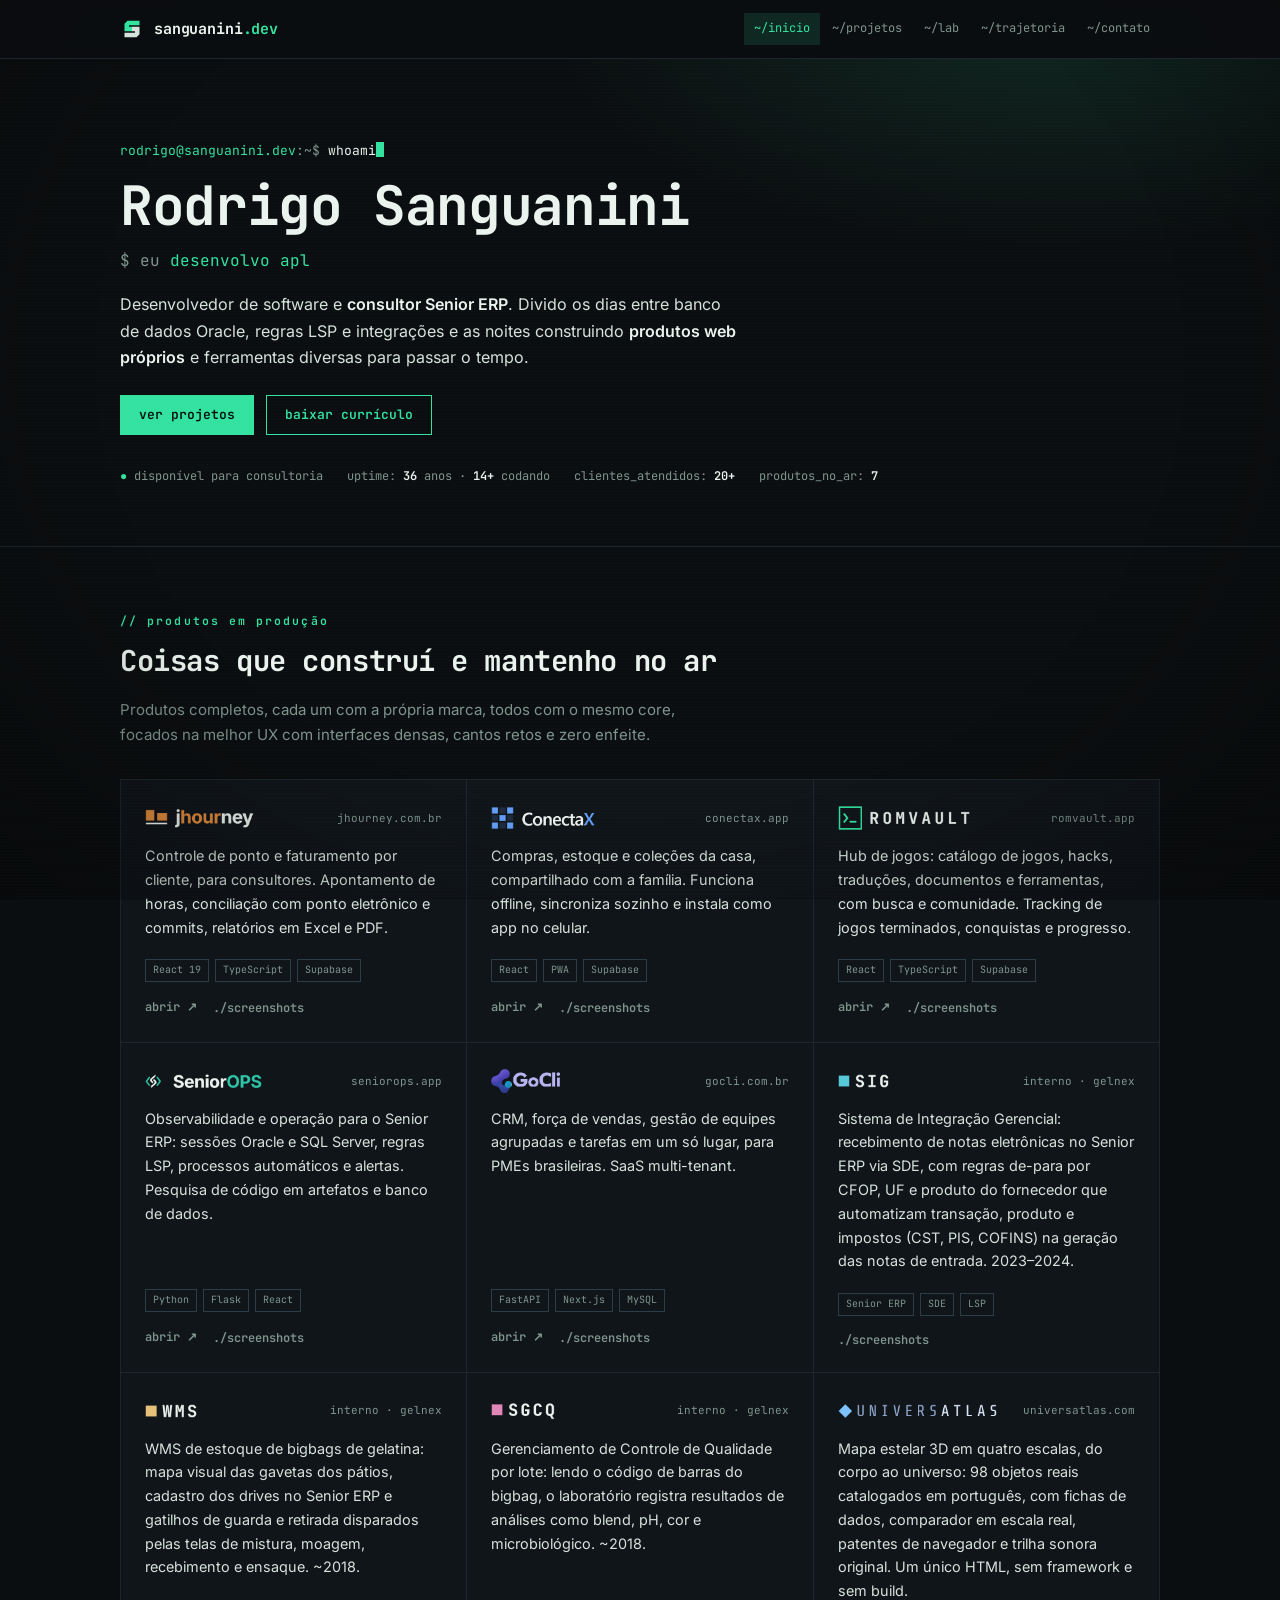
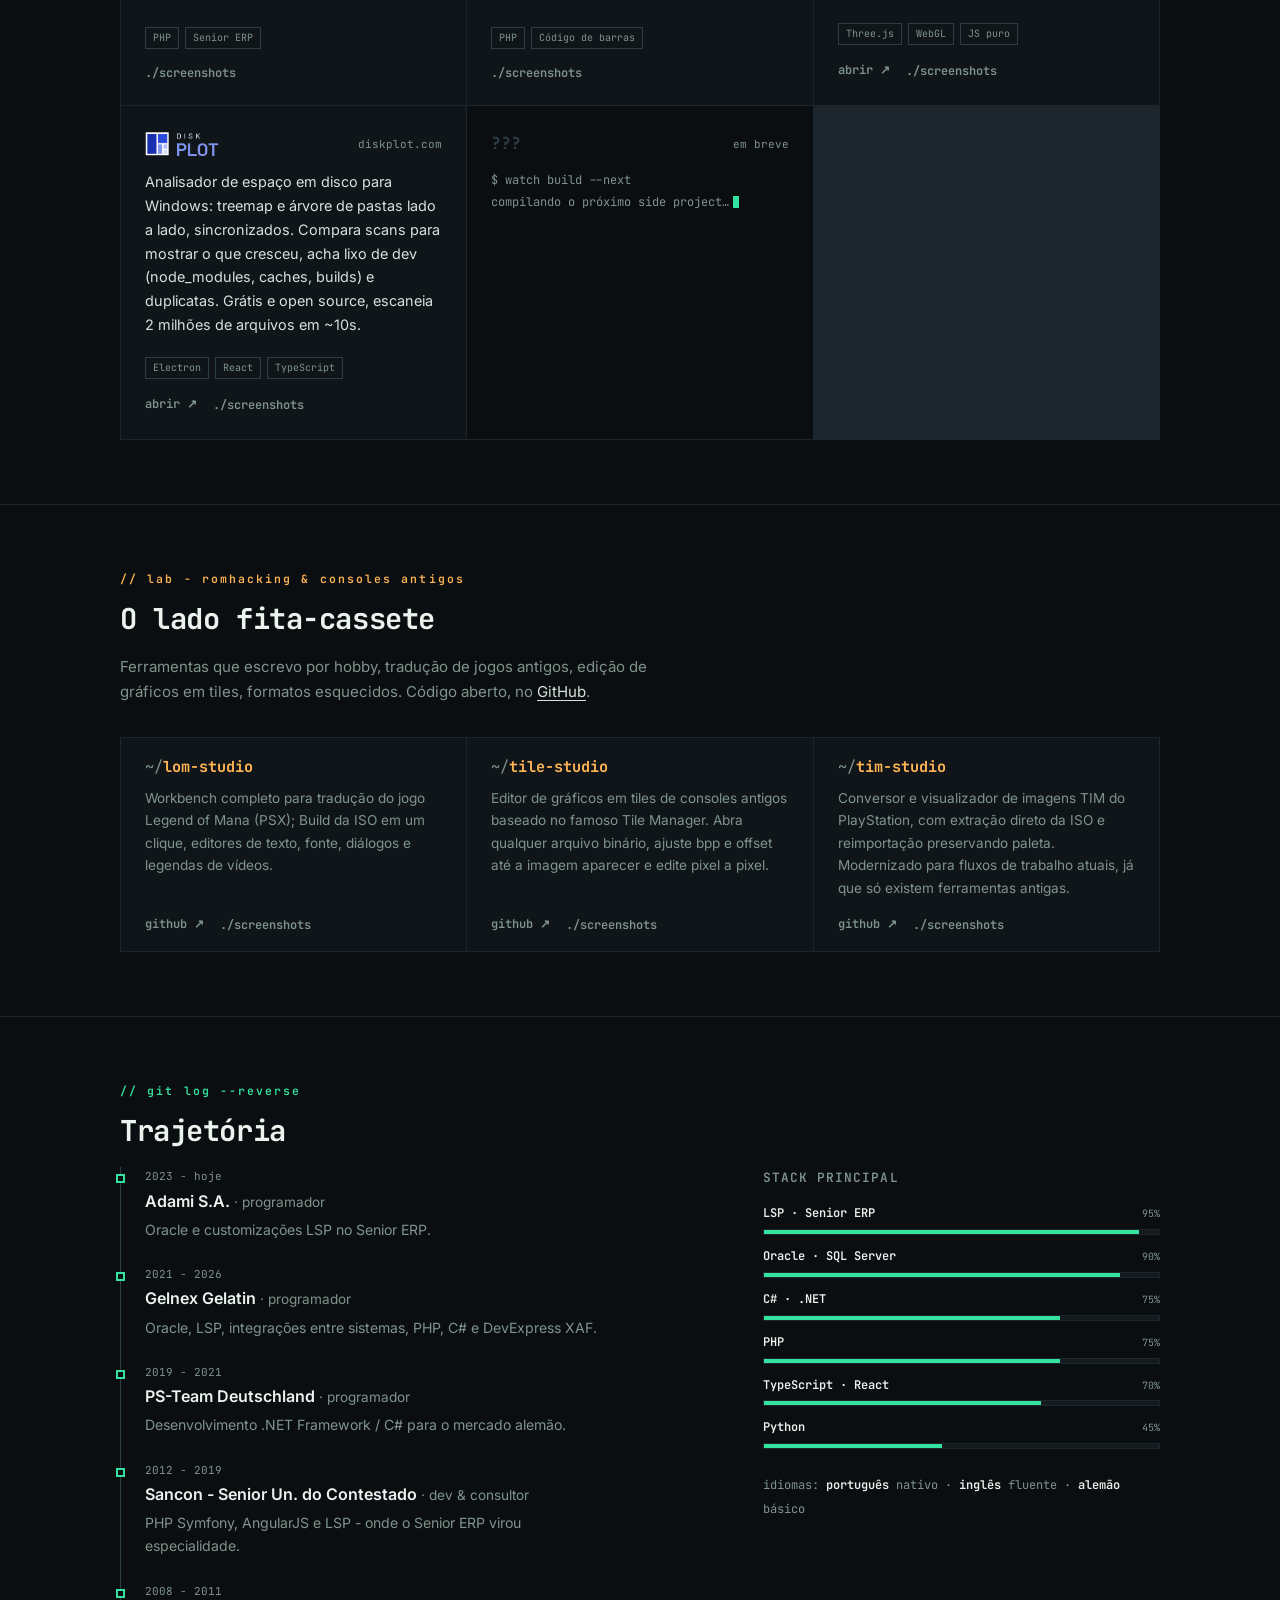
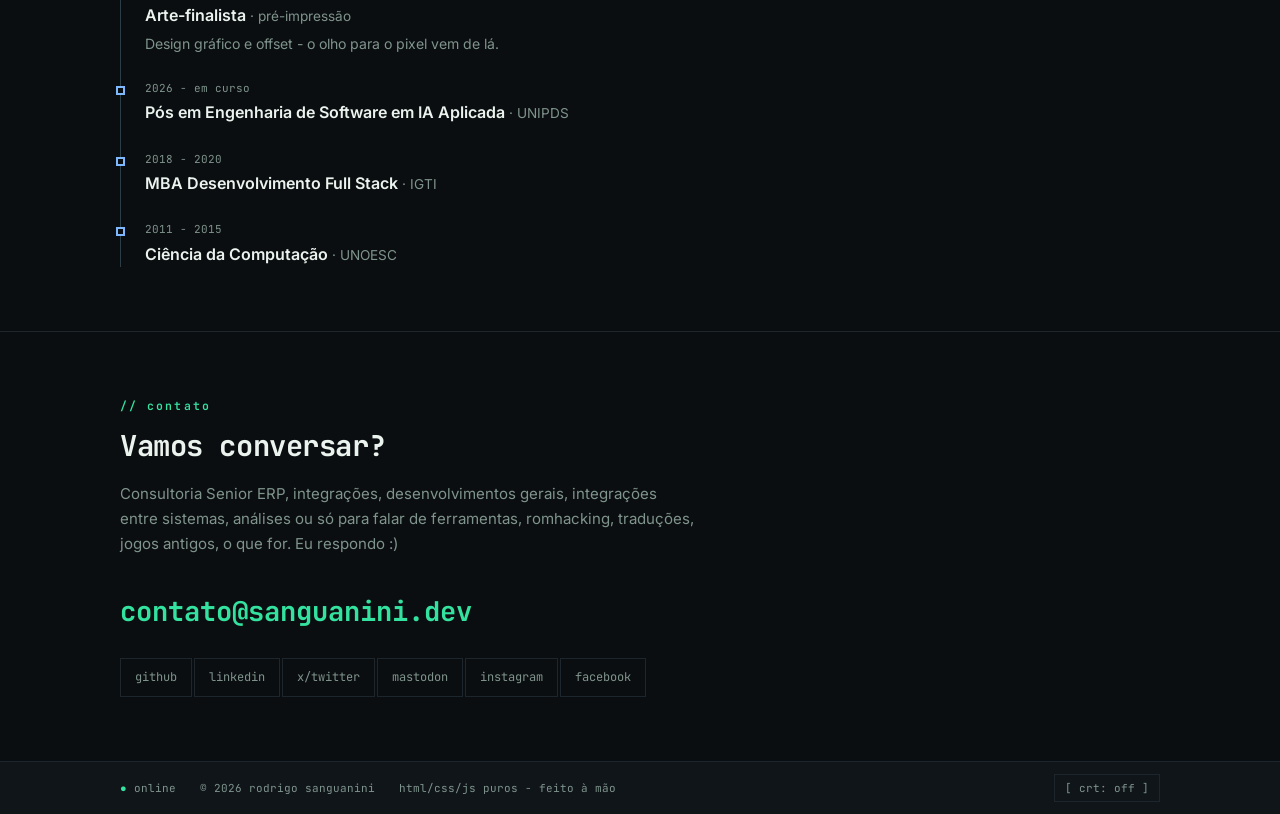
==== index.html @ 936cbc79 "Cards de projeto com as logos reais em vez de nome em texto 10 logos em img/logos/ (altura padroniza" ====
<!DOCTYPE html>
<html lang="pt-BR">
<head>
  <meta charset="UTF-8">
  <meta name="viewport" content="width=device-width, initial-scale=1">
  <title>Rodrigo Sanguanini - desenvolvedor de software &amp; consultor Senior ERP</title>
  <meta name="description" content="Desenvolvedor de software e consultor Senior ERP em Santa Catarina. Construo produtos web (Jhourney, ConectaX, RomVault, SeniorOps, GoCLI), integrações entre sistemas e ferramentas de romhacking.">
  <meta name="author" content="Rodrigo Sanguanini">
  <meta name="theme-color" content="#0b0e10">

  <link rel="icon" href="favicon.svg" type="image/svg+xml">
  <link rel="apple-touch-icon" href="img/icon-192.png">
  <link rel="manifest" href="manifest.webmanifest">
  <link rel="canonical" href="https://sanguanini.dev/">

  <meta property="og:type" content="website">
  <meta property="og:url" content="https://sanguanini.dev/">
  <meta property="og:title" content="Rodrigo Sanguanini - sanguanini.dev">
  <meta property="og:description" content="Desenvolvedor de software e consultor Senior ERP. Produtos web, integrações e ferramentas de romhacking.">
  <meta property="og:image" content="https://sanguanini.dev/img/og.png">
  <meta property="og:image:width" content="1200">
  <meta property="og:image:height" content="630">
  <meta property="og:image:type" content="image/png">
  <meta property="og:locale" content="pt_BR">
  <meta name="twitter:card" content="summary_large_image">

  <link rel="preload" href="fonts/jetbrains-mono-latin.woff2" as="font" type="font/woff2" crossorigin>
  <link rel="preload" href="fonts/inter-latin.woff2" as="font" type="font/woff2" crossorigin>
  <link rel="stylesheet" href="css/site.css">

  <script>document.documentElement.classList.add('js');</script>

  <script type="application/ld+json">
  {
    "@context": "https://schema.org",
    "@type": "Person",
    "name": "Rodrigo Sanguanini",
    "url": "https://sanguanini.dev",
    "jobTitle": "Desenvolvedor de Software / Consultor Senior ERP",
    "address": { "@type": "PostalAddress", "addressRegion": "SC", "addressCountry": "BR" },
    "sameAs": [
      "https://github.com/rodrigokiller",
      "https://www.linkedin.com/in/rodrigo-sanguanini-66116b7b/",
      "https://mastodon.social/@rodrigokiller",
      "https://www.twitter.com/rodrigokiller",
      "https://www.instagram.com/rodrigokiller/"
    ]
  }
  </script>
</head>
<body>

  <a class="skip-link" href="#inicio">pular para o conteúdo</a>

  <!-- símbolo: o "S" de duas peças, redesenhado do favicon original -->
  <svg width="0" height="0" style="position:absolute" aria-hidden="true">
    <defs>
      <polygon id="peca-a" points="10,5 26,5 26,11 12,11 12,13 16,13 16,19 6,19 6,9"/>
      <polygon id="peca-b" points="22,27 6,27 6,21 20,21 20,19 16,19 16,13 26,13 26,23"/>
    </defs>
  </svg>

  <!-- ============ boot ============ -->
  <div class="boot" id="boot" role="presentation" hidden>
    <svg width="96" height="96" viewBox="0 0 32 32" aria-hidden="true">
      <rect class="pulso" x="1" y="1" width="30" height="30" fill="none" stroke="#34e2a0" stroke-width="0.8"/>
      <use class="pa" href="#peca-a" fill="#34e2a0"/>
      <use class="pb" href="#peca-b" fill="#d6e2dc"/>
    </svg>
    <p class="boot-linha" id="boot-linha" aria-hidden="true">&nbsp;</p>
    <span class="boot-dica">clique para pular</span>
  </div>

  <!-- ============ header ============ -->
  <header class="site-header">
    <div class="wrap">
      <a class="logo" href="#inicio" aria-label="sanguanini.dev - início">
        <svg width="24" height="24" viewBox="0 0 32 32" aria-hidden="true">
          <use href="#peca-a" fill="#34e2a0"/>
          <use href="#peca-b" fill="#d6e2dc"/>
        </svg>
        <span>sanguanini<span class="dev">.dev</span></span>
      </a>
      <nav class="nav" aria-label="Navegação principal">
        <a href="#inicio" data-sec="inicio">~/inicio</a>
        <a href="#projetos" data-sec="projetos">~/projetos</a>
        <a href="#lab" data-sec="lab">~/lab</a>
        <a href="#trajetoria" data-sec="trajetoria">~/trajetoria</a>
        <a href="#contato" data-sec="contato">~/contato</a>
      </nav>
    </div>
  </header>

  <main id="inicio">

    <!-- ============ hero ============ -->
    <section class="hero" style="border-top:0">
      <div class="wrap">
        <p class="prompt"><span class="user">rodrigo@sanguanini.dev</span>:~$ <span class="cmd">whoami</span><span class="caret" aria-hidden="true"></span></p>
        <h1>Rodrigo Sanguanini</h1>
        <p class="rotativa" aria-live="off"><span class="fixo">$ eu</span> <span id="rotativa-txt">desenvolvo aplicações web e Windows.</span></p>
        <p class="bio">
          Desenvolvedor de software e <strong>consultor Senior ERP</strong>.
          Divido os dias entre banco de dados Oracle, regras LSP e integrações e as noites
          construindo <strong>produtos web próprios</strong> e ferramentas diversas para passar o tempo.
        </p>
        <div class="acoes">
          <a class="bt" href="#projetos">ver projetos</a>
          <a class="bt sec" href="files/cv.pdf" download>baixar currículo</a>
        </div>
        <p class="sysinfo">
          <span class="on">disponível para consultoria</span>
          <span class="tnum">uptime: <b id="idade">35</b> anos · <b>14+</b> codando</span>
          <span class="tnum">clientes_atendidos: <b>20+</b></span>
          <span class="tnum">produtos_no_ar: <b>7</b></span>
        </p>
      </div>
    </section>

    <!-- ============ projetos ============ -->
    <section id="projetos" class="revela">
      <div class="wrap">
        <p class="kicker">// produtos em produção</p>
        <h2>Coisas que construí e mantenho no ar</h2>
        <p class="secao-intro">
          Produtos completos, cada um com a própria marca,
          todos com o mesmo core, focados na melhor UX com interfaces densas, cantos retos e zero enfeite.
        </p>
        <div class="grade-produtos">
          <article class="produto" style="--marca: var(--c-jhourney)">
            <div class="produto-topo"><h3><img src="img/logos/jhourney.png" alt="jhourney"></h3><span class="url">jhourney.com.br</span></div>
            <p>Controle de ponto e faturamento por cliente, para consultores. Apontamento de horas, conciliação com ponto eletrônico e commits, relatórios em Excel e PDF.</p>
            <div class="stack"><span>React 19</span><span>TypeScript</span><span>Supabase</span></div>
            <div class="produto-acoes">
              <a class="abrir" href="https://jhourney.com.br" target="_blank" rel="noopener">abrir ↗</a>
              <button class="abrir shots" type="button" data-nome="jhourney" data-shots="img/shots/jhourney-1.png,img/shots/jhourney-2.png,img/shots/jhourney-3.png,img/shots/jhourney-4.png">./screenshots</button>
            </div>
          </article>
          <article class="produto" style="--marca: var(--c-conectax)">
            <div class="produto-topo"><h3><img src="img/logos/conectax.png" alt="conectax"></h3><span class="url">conectax.app</span></div>
            <p>Compras, estoque e coleções da casa, compartilhado com a família. Funciona offline, sincroniza sozinho e instala como app no celular.</p>
            <div class="stack"><span>React</span><span>PWA</span><span>Supabase</span></div>
            <div class="produto-acoes">
              <a class="abrir" href="https://conectax.app" target="_blank" rel="noopener">abrir ↗</a>
              <button class="abrir shots" type="button" data-nome="conectax" data-shots="img/shots/conectax-1.png,img/shots/conectax-2.png,img/shots/conectax-3.png,img/shots/conectax-4.png">./screenshots</button>
            </div>
          </article>
          <article class="produto" style="--marca: var(--c-romvault)">
            <div class="produto-topo"><h3><img src="img/logos/romvault.png" alt="romvault"></h3><span class="url">romvault.app</span></div>
            <p>Hub de jogos: catálogo de jogos, hacks, traduções, documentos e ferramentas, com busca e comunidade. Tracking de jogos terminados, conquistas e progresso.</p>
            <div class="stack"><span>React</span><span>TypeScript</span><span>Supabase</span></div>
            <div class="produto-acoes">
              <a class="abrir" href="https://romvault.app" target="_blank" rel="noopener">abrir ↗</a>
              <button class="abrir shots" type="button" data-nome="romvault" data-shots="img/shots/romvault-1.png,img/shots/romvault-2.png,img/shots/romvault-3.png,img/shots/romvault-4.png,img/shots/romvault-5.png,img/shots/romvault-6.png">./screenshots</button>
            </div>
          </article>
          <article class="produto" style="--marca: var(--c-seniorops)">
            <div class="produto-topo"><h3><img src="img/logos/seniorops.png" alt="seniorops"></h3><span class="url">seniorops.app</span></div>
            <p>Observabilidade e operação para o Senior ERP: sessões Oracle e SQL Server, regras LSP, processos automáticos e alertas. Pesquisa de código em artefatos e banco de dados.</p>
            <div class="stack"><span>Python</span><span>Flask</span><span>React</span></div>
            <div class="produto-acoes">
              <a class="abrir" href="https://seniorops.app" target="_blank" rel="noopener">abrir ↗</a>
              <button class="abrir shots" type="button" data-nome="seniorops" data-shots="img/shots/seniorops-1.png,img/shots/seniorops-2.png,img/shots/seniorops-3.png,img/shots/seniorops-4.png,img/shots/seniorops-5.png">./screenshots</button>
            </div>
          </article>
          <article class="produto" style="--marca: var(--c-gocli)">
            <div class="produto-topo"><h3><img src="img/logos/gocli.png" alt="gocli"></h3><span class="url">gocli.com.br</span></div>
            <p>CRM, força de vendas, gestão de equipes agrupadas e tarefas em um só lugar, para PMEs brasileiras. SaaS multi-tenant.</p>
            <div class="stack"><span>FastAPI</span><span>Next.js</span><span>MySQL</span></div>
            <div class="produto-acoes">
              <a class="abrir" href="https://www.gocli.com.br" target="_blank" rel="noopener">abrir ↗</a>
              <button class="abrir shots" type="button" data-nome="gocli" data-shots="img/shots/gocli-1.png,img/shots/gocli-2.jpg,img/shots/gocli-3.jpg,img/shots/gocli-4.png">./screenshots</button>
            </div>
          </article>
          <article class="produto" style="--marca: var(--c-sig)">
            <div class="produto-topo"><h3><img src="img/logos/sig.png" alt="sig"></h3><span class="url">interno · gelnex</span></div>
            <p>Sistema de Integração Gerencial: recebimento de notas eletrônicas no Senior ERP via SDE, com regras de-para por CFOP, UF e produto do fornecedor que automatizam transação, produto e impostos (CST, PIS, COFINS) na geração das notas de entrada. 2023–2024.</p>
            <div class="stack"><span>Senior ERP</span><span>SDE</span><span>LSP</span></div>
            <div class="produto-acoes">
              <button class="abrir shots" type="button" data-nome="sig" data-shots="img/shots/sig-1.png,img/shots/sig-2.png">./screenshots</button>
            </div>
          </article>
          <article class="produto" style="--marca: var(--c-wms)">
            <div class="produto-topo"><h3><img src="img/logos/wms.png" alt="wms"></h3><span class="url">interno · gelnex</span></div>
            <p>WMS de estoque de bigbags de gelatina: mapa visual das gavetas dos pátios, cadastro dos drives no Senior ERP e gatilhos de guarda e retirada disparados pelas telas de mistura, moagem, recebimento e ensaque. ~2018.</p>
            <div class="stack"><span>PHP</span><span>Senior ERP</span></div>
            <div class="produto-acoes">
              <button class="abrir shots" type="button" data-nome="wms" data-shots="img/shots/wms-1.png,img/shots/wms-2.png">./screenshots</button>
            </div>
          </article>
          <article class="produto" style="--marca: var(--c-sgcq)">
            <div class="produto-topo"><h3><img src="img/logos/sgcq.png" alt="sgcq"></h3><span class="url">interno · gelnex</span></div>
            <p>Gerenciamento de Controle de Qualidade por lote: lendo o código de barras do bigbag, o laboratório registra resultados de análises como blend, pH, cor e microbiológico. ~2018.</p>
            <div class="stack"><span>PHP</span><span>Código de barras</span></div>
            <div class="produto-acoes">
              <button class="abrir shots" type="button" data-nome="sgcq" data-shots="img/shots/sgcq-1.png,img/shots/sgcq-2.png">./screenshots</button>
            </div>
          </article>
          <article class="produto" style="--marca: var(--c-universatlas)">
            <div class="produto-topo"><h3><img src="img/logos/universatlas.png" alt="universatlas"></h3><span class="url">universatlas.com</span></div>
            <p>Mapa estelar 3D em quatro escalas, do corpo ao universo: 98 objetos reais catalogados em português, com fichas de dados, comparador em escala real, patentes de navegador e trilha sonora original. Um único HTML, sem framework e sem build.</p>
            <div class="stack"><span>Three.js</span><span>WebGL</span><span>JS puro</span></div>
            <div class="produto-acoes">
              <a class="abrir" href="https://universatlas.com" target="_blank" rel="noopener">abrir ↗</a>
              <button class="abrir shots" type="button" data-nome="universatlas" data-shots="img/shots/universatlas-1.png,img/shots/universatlas-2.png">./screenshots</button>
            </div>
          </article>
          <article class="produto" style="--marca: var(--c-diskplot)">
            <div class="produto-topo"><h3><img src="img/logos/diskplot.png" alt="diskplot"></h3><span class="url">diskplot.com</span></div>
            <p>Analisador de espaço em disco para Windows: treemap e árvore de pastas lado a lado, sincronizados. Compara scans para mostrar o que cresceu, acha lixo de dev (node_modules, caches, builds) e duplicatas. Grátis e open source, escaneia 2 milhões de arquivos em ~10s.</p>
            <div class="stack"><span>Electron</span><span>React</span><span>TypeScript</span></div>
            <div class="produto-acoes">
              <a class="abrir" href="https://www.diskplot.com" target="_blank" rel="noopener">abrir ↗</a>
              <button class="abrir shots" type="button" data-nome="diskplot" data-shots="img/shots/diskplot-1.png,img/shots/diskplot-2.png">./screenshots</button>
            </div>
          </article>
          <div class="produto vazio" aria-hidden="true">
            <div class="produto-topo"><h3>???</h3><span class="url">em breve</span></div>
            <p class="prompt-vazio">$ watch build --next<br>compilando o próximo side project…<span class="caret"></span></p>
          </div>
        </div>
      </div>
    </section>

    <!-- ============ lab ============ -->
    <section id="lab" class="revela">
      <div class="wrap">
        <p class="kicker">// lab - romhacking &amp; consoles antigos</p>
        <h2>O lado fita-cassete</h2>
        <p class="secao-intro">
          Ferramentas que escrevo por hobby, tradução de jogos antigos, edição de gráficos em tiles, formatos esquecidos. Código aberto, no
          <a href="https://github.com/rodrigokiller" target="_blank" rel="noopener">GitHub</a>.
        </p>
        <div class="grade-lab">
          <article class="ferramenta">
            <h3>lom-studio</h3>
            <p>Workbench completo para tradução do jogo Legend of Mana (PSX); Build da ISO em um clique, editores de texto, fonte, diálogos e legendas de vídeos.</p>
            <div class="produto-acoes">
              <a class="abrir" href="https://github.com/rodrigokiller" target="_blank" rel="noopener">github ↗</a>
              <button class="abrir shots" type="button" data-nome="lom-studio" data-shots="img/shots/lom-studio-1.png,img/shots/lom-studio-2.png,img/shots/lom-studio-3.png,img/shots/lom-studio-4.png,img/shots/lom-studio-5.png,img/shots/lom-studio-6.png,img/shots/lom-studio-7.png">./screenshots</button>
            </div>
          </article>
          <article class="ferramenta">
            <h3>tile-studio</h3>
            <p>Editor de gráficos em tiles de consoles antigos baseado no famoso Tile Manager. Abra qualquer arquivo binário, ajuste bpp e offset até a imagem aparecer e edite pixel a pixel.</p>
            <div class="produto-acoes">
              <a class="abrir" href="https://github.com/rodrigokiller" target="_blank" rel="noopener">github ↗</a>
              <button class="abrir shots" type="button" data-nome="tile-studio" data-shots="img/shots/tile-studio-1.png">./screenshots</button>
            </div>
          </article>
          <article class="ferramenta">
            <h3>tim-studio</h3>
            <p>Conversor e visualizador de imagens TIM do PlayStation, com extração direto da ISO e reimportação preservando paleta. Modernizado para fluxos de trabalho atuais, já que só existem ferramentas antigas.</p>
            <div class="produto-acoes">
              <a class="abrir" href="https://github.com/rodrigokiller" target="_blank" rel="noopener">github ↗</a>
              <button class="abrir shots" type="button" data-nome="tim-studio" data-shots="img/shots/tim-studio-1.png">./screenshots</button>
            </div>
          </article>
        </div>
      </div>
    </section>

    <!-- ============ trajetória ============ -->
    <section id="trajetoria" class="revela">
      <div class="wrap">
        <p class="kicker">// git log --reverse</p>
        <h2>Trajetória</h2>
        <div class="trajetoria">
          <div class="timeline">
            <div class="evento">
              <span class="quando tnum">2023 - hoje</span>
              <h3>Adami S.A. <small>· programador</small></h3>
              <p>Oracle e customizações LSP no Senior ERP.</p>
            </div>
            <div class="evento">
              <span class="quando tnum">2021 - 2026</span>
              <h3>Gelnex Gelatin <small>· programador</small></h3>
              <p>Oracle, LSP, integrações entre sistemas, PHP, C# e DevExpress XAF.</p>
            </div>
            <div class="evento">
              <span class="quando tnum">2019 - 2021</span>
              <h3>PS-Team Deutschland <small>· programador</small></h3>
              <p>Desenvolvimento .NET Framework / C# para o mercado alemão.</p>
            </div>
            <div class="evento">
              <span class="quando tnum">2012 - 2019</span>
              <h3>Sancon - Senior Un. do Contestado <small>· dev &amp; consultor</small></h3>
              <p>PHP Symfony, AngularJS e LSP - onde o Senior ERP virou especialidade.</p>
            </div>
            <div class="evento">
              <span class="quando tnum">2008 - 2011</span>
              <h3>Arte-finalista <small>· pré-impressão</small></h3>
              <p>Design gráfico e offset - o olho para o pixel vem de lá.</p>
            </div>
            <div class="evento edu">
              <span class="quando tnum">2026 - em curso</span>
              <h3>Pós em Engenharia de Software em IA Aplicada <small>· UNIPDS</small></h3>
            </div>
            <div class="evento edu">
              <span class="quando tnum">2018 - 2020</span>
              <h3>MBA Desenvolvimento Full Stack <small>· IGTI</small></h3>
            </div>
            <div class="evento edu">
              <span class="quando tnum">2011 - 2015</span>
              <h3>Ciência da Computação <small>· UNOESC</small></h3>
            </div>
          </div>
          <div class="stack-bloco">
            <h3>stack principal</h3>
            <div class="skill" style="--nivel:95"><div class="rot"><b>LSP · Senior ERP</b><span class="tnum">95%</span></div><div class="barra"><i></i></div></div>
            <div class="skill" style="--nivel:90"><div class="rot"><b>Oracle · SQL Server</b><span class="tnum">90%</span></div><div class="barra"><i></i></div></div>
            <div class="skill" style="--nivel:75"><div class="rot"><b>C# · .NET</b><span class="tnum">75%</span></div><div class="barra"><i></i></div></div>
            <div class="skill" style="--nivel:75"><div class="rot"><b>PHP</b><span class="tnum">75%</span></div><div class="barra"><i></i></div></div>
            <div class="skill" style="--nivel:70"><div class="rot"><b>TypeScript · React</b><span class="tnum">70%</span></div><div class="barra"><i></i></div></div>
            <div class="skill" style="--nivel:45"><div class="rot"><b>Python</b><span class="tnum">45%</span></div><div class="barra"><i></i></div></div>
            <p class="idiomas">
              idiomas: <b>português</b> nativo · <b>inglês</b> fluente · <b>alemão</b> básico
            </p>
          </div>
        </div>
      </div>
    </section>

    <!-- ============ contato ============ -->
    <section id="contato" class="revela">
      <div class="wrap">
        <p class="kicker">// contato</p>
        <h2>Vamos conversar?</h2>
        <p class="secao-intro">
          Consultoria Senior ERP, integrações, desenvolvimentos gerais, integrações entre sistemas, análises ou só para
          falar de ferramentas, romhacking, traduções, jogos antigos, o que for. Eu respondo :)
        </p>
        <a class="email" href="mailto:contato@sanguanini.dev">contato@sanguanini.dev</a>
        <div class="redes">
          <a href="https://github.com/rodrigokiller" target="_blank" rel="noopener">github</a>
          <a href="https://www.linkedin.com/in/rodrigo-sanguanini-66116b7b/" target="_blank" rel="noopener">linkedin</a>
          <a href="https://www.twitter.com/rodrigokiller" target="_blank" rel="noopener">x/twitter</a>
          <a rel="me noopener" href="https://mastodon.social/@rodrigokiller" target="_blank">mastodon</a>
          <a href="https://www.instagram.com/rodrigokiller/" target="_blank" rel="noopener">instagram</a>
          <a href="https://facebook.com/rodrigokiller" target="_blank" rel="noopener">facebook</a>
        </div>
      </div>
    </section>
  </main>

  <!-- ============ rodapé ============ -->
  <footer class="rodape">
    <div class="wrap">
      <span class="on">online</span>
      <span class="rodape-copy">© <span id="ano" class="tnum">2026</span> rodrigo sanguanini</span>
      <span class="so-desktop">html/css/js puros - feito à mão</span>
      <button class="crt-toggle so-desktop" id="crt" type="button" aria-pressed="false">[ crt: off ]</button>
    </div>
  </footer>

  <!-- ============ galeria de screenshots ============ -->
  <dialog class="galeria" id="galeria" aria-labelledby="galeria-titulo">
    <div class="galeria-topo">
      <span class="galeria-titulo" id="galeria-titulo">projeto</span>
      <span class="galeria-conta tnum" id="galeria-conta">1/1</span>
      <button class="galeria-fechar" id="galeria-fechar" type="button">[ esc ] fechar</button>
    </div>
    <div class="galeria-palco">
      <button class="galeria-nav" id="galeria-ant" type="button" aria-label="Screenshot anterior">&lt;</button>
      <img id="galeria-img" src="" alt="">
      <button class="galeria-nav" id="galeria-prox" type="button" aria-label="Próximo screenshot">&gt;</button>
    </div>
    <p class="galeria-legenda" id="galeria-legenda"></p>
  </dialog>

  <script src="js/site.js"></script>
</body>
</html>
---- css/site.css ----
/* ============================================================
   sanguanini.dev - tema Fósforo
   Terminal calmo: near-black, verde-fósforo, réguas de 1px,
   raio zero em tudo. JetBrains Mono (dados) + Inter (prosa).
   ============================================================ */

@font-face {
  font-family: 'Inter';
  font-style: normal;
  font-weight: 100 900;
  font-display: swap;
  src: url('../fonts/inter-latin.woff2') format('woff2');
}
@font-face {
  font-family: 'JetBrains Mono';
  font-style: normal;
  font-weight: 100 800;
  font-display: swap;
  src: url('../fonts/jetbrains-mono-latin.woff2') format('woff2');
}

:root {
  --bg: #0b0e10;
  --panel: #10151a;
  --panel-2: #141b1f;
  --line: #1c262c;
  --line-bright: #2c3d45;
  --ink: #d6e2dc;
  --ink-bright: #eaf3ee;
  --muted: #7f948c;
  --accent: #34e2a0;
  --accent-dim: rgba(52, 226, 160, 0.12);
  --on-accent: #06110c;
  --amber: #ffb454;
  --blue: #7db8ff;
  --red: #ff6b6b;

  /* cores de marca dos produtos (clareadas p/ fundo escuro) */
  --c-jhourney: #e08b3c;
  --c-conectax: #639ff7;
  --c-romvault: #34e2a0;
  --c-seniorops: #2ec4a6;
  --c-gocli: #a78bfa;
  --c-sig: #56c8d8;
  --c-wms: #e5c07b;
  --c-sgcq: #e087b8;
  --c-universatlas: #7dc4ff;
  --c-diskplot: #7f95ee;

  --sans: 'Inter', 'Segoe UI', system-ui, sans-serif;
  --mono: 'JetBrains Mono', 'Cascadia Mono', ui-monospace, Consolas, monospace;

  --s1: 4px; --s2: 8px; --s3: 12px; --s4: 16px;
  --s5: 24px; --s6: 32px; --s7: 48px; --s8: 64px;

  --content-max: 1080px;
  --header-h: 58px;
  --ease: cubic-bezier(0.22, 1, 0.36, 1);
  --t-fast: 110ms;
  --t-base: 190ms;

  /* z-index semântico */
  --z-sticky: 20;
  --z-boot: 40;
  --z-skip: 50;

  color-scheme: dark;
}

*, *::before, *::after { box-sizing: border-box; border-radius: 0; }

html { scroll-behavior: smooth; scroll-padding-top: calc(var(--header-h) + 16px); }

body {
  margin: 0;
  background: var(--bg);
  color: var(--ink);
  font-family: var(--sans);
  font-size: 15px;
  line-height: 1.65;
  -webkit-font-smoothing: antialiased;
}

/* textura de CRT: scanlines quase imperceptíveis + vinheta */
body::before {
  content: '';
  position: fixed; inset: 0; pointer-events: none; z-index: 1;
  background: repeating-linear-gradient(0deg,
    rgba(255, 255, 255, 0.013) 0 1px, transparent 1px 3px);
}
body::after {
  content: '';
  position: fixed; inset: 0; pointer-events: none; z-index: 1;
  background: radial-gradient(ellipse at 50% 40%, transparent 60%, rgba(0, 0, 0, 0.32));
}

::selection { background: var(--accent); color: var(--on-accent); }

/* barra de rolagem fina */
::-webkit-scrollbar { width: 10px; height: 10px; }
::-webkit-scrollbar-track { background: var(--bg); }
::-webkit-scrollbar-thumb { background: var(--line-bright); border: 2px solid var(--bg); }
::-webkit-scrollbar-thumb:hover { background: var(--muted); }

a { color: var(--accent); text-decoration: none; }
a:hover { text-decoration: underline; text-underline-offset: 3px; }
a:focus-visible, button:focus-visible {
  outline: 2px solid var(--accent);
  outline-offset: 2px;
}

.tnum { font-variant-numeric: tabular-nums; }

.wrap { max-width: var(--content-max); margin: 0 auto; padding: 0 20px; }

/* pular para conteúdo (a11y) */
.skip-link {
  position: fixed; top: -100px; left: 16px; z-index: var(--z-skip);
  font-family: var(--mono); font-size: 12px;
  background: var(--accent); color: var(--on-accent);
  padding: 8px 14px; transition: top var(--t-base) var(--ease);
}
.skip-link:focus { top: 12px; }

/* ------------------------------------------------------------
   Header
   ------------------------------------------------------------ */
.site-header {
  position: sticky; top: 0; z-index: var(--z-sticky);
  background: rgba(11, 14, 16, 0.92);
  backdrop-filter: blur(6px);
  border-bottom: 1px solid var(--line);
}
.site-header .wrap {
  display: flex; align-items: center; justify-content: space-between;
  gap: var(--s4); min-height: var(--header-h); flex-wrap: wrap; padding-top: 6px; padding-bottom: 6px;
}
.logo {
  display: flex; align-items: center; gap: 10px;
  font-family: var(--mono); font-size: 15px; font-weight: 700;
  letter-spacing: -0.01em; color: var(--ink-bright);
}
.logo:hover { text-decoration: none; }
.logo .dev { color: var(--accent); }
.logo svg { display: block; }

.nav {
  display: flex; gap: 2px; flex-wrap: wrap;
  font-family: var(--mono); font-size: 12px;
}
.nav a { color: var(--muted); padding: 6px 10px; transition: color var(--t-fast), background var(--t-fast); white-space: nowrap; }
.nav a:hover { color: var(--ink-bright); text-decoration: none; background: var(--panel-2); }
.nav a[aria-current='true'] { color: var(--accent); background: var(--accent-dim); }

/* mobile: logo centralizado, nav numa linha só, arrastável */
@media (max-width: 640px) {
  html { scroll-padding-top: 116px; }
  .site-header .wrap {
    flex-direction: column; align-items: center; gap: 4px;
    padding-top: 10px; padding-bottom: 0;
  }
  .nav {
    flex-wrap: nowrap; overflow-x: auto;
    max-width: 100%; padding-bottom: 8px;
    -webkit-overflow-scrolling: touch;
    scrollbar-width: none;
    /* esmaece a borda direita como dica de que dá pra arrastar */
    mask-image: linear-gradient(90deg, #000 0, #000 calc(100% - 28px), transparent);
    -webkit-mask-image: linear-gradient(90deg, #000 0, #000 calc(100% - 28px), transparent);
  }
  .nav::-webkit-scrollbar { display: none; }
}

/* ------------------------------------------------------------
   Hero
   ------------------------------------------------------------ */
.hero { padding: clamp(48px, 9vh, 96px) 0 var(--s7); position: relative; }
.hero::before {
  content: ''; position: absolute; inset: 0; pointer-events: none;
  background: radial-gradient(720px 340px at 82% -10%, var(--accent-dim), transparent 70%);
}
.hero .wrap { position: relative; }

.prompt {
  font-family: var(--mono); font-size: 13px; color: var(--muted);
  margin: 0 0 var(--s4); overflow-wrap: anywhere;
}
.prompt .user { color: var(--accent); }
.prompt .cmd { color: var(--ink-bright); }

.caret {
  display: inline-block; width: 8px; height: 15px;
  background: var(--accent); vertical-align: -2px;
  animation: pisca 1.1s step-end infinite;
}
@keyframes pisca { 50% { opacity: 0; } }

.hero h1 {
  font-family: var(--mono);
  font-size: clamp(2rem, 6vw, 3.4rem);
  font-weight: 700; letter-spacing: -0.025em; line-height: 1.08;
  margin: 0 0 var(--s3); color: var(--ink-bright);
  text-wrap: balance;
}

.rotativa {
  font-family: var(--mono); font-size: clamp(0.85rem, 2.2vw, 1rem);
  color: var(--accent); margin: 0 0 var(--s4); min-height: 1.7em;
}
.rotativa .fixo { color: var(--muted); }

.hero .bio {
  max-width: 62ch; margin: 0 0 var(--s5);
  color: var(--ink); font-size: 1rem;
}
.hero .bio strong { color: var(--ink-bright); font-weight: 600; }

.acoes { display: flex; gap: var(--s3); flex-wrap: wrap; }

.bt {
  font-family: var(--mono); font-size: 13px; font-weight: 600;
  display: inline-flex; align-items: center; gap: 8px;
  min-height: 40px; padding: 0 18px;
  border: 1px solid var(--accent); cursor: pointer;
  background: var(--accent); color: var(--on-accent);
  transition: background var(--t-fast), color var(--t-fast), transform var(--t-fast);
}
.bt:hover { background: #4bf0b1; text-decoration: none; }
.bt:active { transform: translateY(1px); }
.bt.sec { background: transparent; color: var(--accent); }
.bt.sec:hover { background: var(--accent-dim); }

/* linha de status do sistema, no lugar dos contadores do template */
.sysinfo {
  margin-top: var(--s6);
  font-family: var(--mono); font-size: 12px; color: var(--muted);
  display: flex; gap: var(--s4) var(--s5); flex-wrap: wrap;
}
.sysinfo span b { color: var(--ink-bright); font-weight: 600; }
.sysinfo .on::before { content: '● '; color: var(--accent); }

/* ------------------------------------------------------------
   Seções
   ------------------------------------------------------------ */
section { padding: var(--s8) 0; border-top: 1px solid var(--line); }

.kicker {
  font-family: var(--mono); font-size: 0.72rem; font-weight: 600;
  letter-spacing: 0.18em; color: var(--accent);
  margin: 0 0 var(--s2);
}
section h2 {
  font-family: var(--mono);
  font-size: clamp(1.35rem, 3vw, 1.8rem); font-weight: 700;
  letter-spacing: -0.015em; margin: 0 0 var(--s3);
  color: var(--ink-bright); text-wrap: balance;
}
.secao-intro { max-width: 64ch; color: var(--muted); margin: 0 0 var(--s6); }
.secao-intro a { color: var(--ink); text-decoration: underline; text-underline-offset: 3px; }
.secao-intro a:hover { color: var(--accent); }

/* ------------------------------------------------------------
   Projetos (produtos) - cada card acende com a cor da marca
   ------------------------------------------------------------ */
.grade-produtos {
  display: grid;
  grid-template-columns: repeat(auto-fit, minmax(290px, 1fr));
  gap: 1px; background: var(--line); border: 1px solid var(--line);
}
.produto {
  --marca: var(--accent);
  background: var(--panel); padding: var(--s5);
  display: flex; flex-direction: column; gap: var(--s3);
  transition: background var(--t-base) var(--ease), transform var(--t-base) var(--ease);
  color: inherit; position: relative;
}
.produto:hover { background: var(--panel-2); text-decoration: none; transform: translateY(-2px); }
.produto:hover .abrir { color: var(--marca); }

.produto-topo { display: flex; align-items: center; justify-content: space-between; gap: var(--s3); }
.produto-topo h3 img {
  display: block; height: 28px; width: auto; max-width: 100%;
  transition: filter var(--t-base) var(--ease);
}
.produto:hover .produto-topo h3 img {
  filter: drop-shadow(0 0 7px color-mix(in srgb, var(--marca) 40%, transparent));
}
.produto h3 {
  font-family: var(--mono); font-size: 1.05rem; font-weight: 700;
  margin: 0; color: var(--marca); letter-spacing: -0.01em;
}
.produto .url { font-family: var(--mono); font-size: 11px; color: var(--muted); }
.produto p { margin: 0; font-size: 0.9rem; color: var(--ink); }
.produto .stack {
  display: flex; gap: 6px; flex-wrap: wrap; margin-top: auto; padding-top: var(--s2);
}
.produto .stack span {
  font-family: var(--mono); font-size: 10px; color: var(--muted);
  border: 1px solid var(--line-bright); padding: 2px 7px;
}
.produto-acoes {
  display: flex; gap: var(--s4); align-items: center; flex-wrap: wrap;
  margin-top: var(--s1);
}
.produto .abrir, .ferramenta .abrir {
  font-family: var(--mono); font-size: 12px; font-weight: 600;
  color: var(--muted); transition: color var(--t-fast);
}
button.abrir {
  background: none; border: 0; padding: 0; cursor: pointer;
}
.produto .abrir:hover, .ferramenta .abrir:hover { color: var(--marca); text-decoration: none; }
.produto.vazio { background: var(--bg); cursor: default; }
.produto.vazio:hover { background: var(--bg); transform: none; }
.produto.vazio h3 { color: var(--line-bright); }
.produto.vazio .prompt-vazio {
  font-family: var(--mono); font-size: 12px; color: var(--muted); line-height: 1.8;
}
.produto.vazio .caret { width: 6px; height: 12px; margin-left: 4px; }

/* ------------------------------------------------------------
   Lab - a seção âmbar (romhacking / hobby)
   ------------------------------------------------------------ */
#lab .kicker { color: var(--amber); }

.grade-lab {
  display: grid;
  grid-template-columns: repeat(auto-fit, minmax(250px, 1fr));
  gap: 1px; background: var(--line); border: 1px solid var(--line);
}
.ferramenta {
  --marca: var(--amber);
  background: var(--panel); padding: var(--s4) var(--s5);
  display: flex; flex-direction: column; gap: var(--s2);
  color: inherit; position: relative;
  transition: background var(--t-base) var(--ease);
}
.ferramenta .produto-acoes { margin-top: auto; padding-top: var(--s2); }
.ferramenta:hover { background: var(--panel-2); text-decoration: none; }

/* ------------------------------------------------------------
   Card inteiro clicável: o link "abrir" se estica sobre o card
   via ::after; o botão ./screenshots fica por cima com z-index.
   Card sem link (sig/wms/sgcq) segue só com a galeria.
   ------------------------------------------------------------ */
.produto a.abrir::after,
.ferramenta a.abrir::after {
  content: '';
  position: absolute; inset: 0;
}
.produto .shots,
.ferramenta .shots { position: relative; z-index: 1; }
.produto:has(a.abrir:focus-visible),
.ferramenta:has(a.abrir:focus-visible) { outline: 2px solid var(--marca); outline-offset: 2px; }
.produto:has(a.abrir) { cursor: pointer; }
.ferramenta:has(a.abrir) { cursor: pointer; }
.ferramenta h3 {
  font-family: var(--mono); font-size: 0.95rem; font-weight: 700;
  margin: 0; color: var(--amber);
}
.ferramenta h3::before { content: '~/'; color: var(--muted); font-weight: 400; }
.ferramenta p { margin: 0; font-size: 0.85rem; color: var(--muted); }
.ferramenta:hover p { color: var(--ink); }

/* ------------------------------------------------------------
   Trajetória - timeline + stack
   ------------------------------------------------------------ */
.trajetoria { display: grid; grid-template-columns: 1fr; gap: var(--s7); }
@media (min-width: 880px) { .trajetoria { grid-template-columns: 3fr 2fr; } }

.timeline { border-left: 1px solid var(--line-bright); padding-left: var(--s5); display: flex; flex-direction: column; gap: var(--s5); }
.evento { position: relative; }
.evento::before {
  content: ''; position: absolute; left: calc(-1 * var(--s5) - 5px); top: 7px;
  width: 9px; height: 9px; background: var(--bg); border: 2px solid var(--accent);
}
.evento.edu::before { border-color: var(--blue); }
.evento .quando { font-family: var(--mono); font-size: 11px; color: var(--muted); display: block; margin-bottom: 2px; }
.evento h3 { font-size: 1rem; font-weight: 600; margin: 0; color: var(--ink-bright); }
.evento h3 small { font-weight: 400; color: var(--muted); font-size: 0.85rem; }
.evento p { margin: 4px 0 0; font-size: 0.88rem; color: var(--muted); max-width: 52ch; }

.stack-bloco h3 {
  font-family: var(--mono); font-size: 0.8rem; font-weight: 600;
  text-transform: uppercase; letter-spacing: 0.08em; color: var(--muted);
  margin: 0 0 var(--s4);
}
.skill { margin-bottom: var(--s3); }
.skill .rot {
  display: flex; justify-content: space-between; align-items: baseline;
  font-family: var(--mono); font-size: 12px; margin-bottom: 5px;
}
.skill .rot b { color: var(--ink-bright); font-weight: 600; }
.skill .rot span { color: var(--muted); font-size: 10px; }
.skill .barra { height: 6px; background: var(--panel-2); border: 1px solid var(--line); position: relative; }
.skill .barra i {
  position: absolute; inset: 0; right: auto; background: var(--accent);
  width: calc(var(--nivel) * 1%);
  transform-origin: left; transform: scaleX(0);
  transition: transform 900ms var(--ease);
}
.visto .skill .barra i { transform: scaleX(1); }
.idiomas { margin-top: var(--s5); font-family: var(--mono); font-size: 12px; color: var(--muted); line-height: 2; }
.idiomas b { color: var(--ink-bright); font-weight: 600; }

/* ------------------------------------------------------------
   Contato
   ------------------------------------------------------------ */
#contato .email {
  font-family: var(--mono); font-size: clamp(1.1rem, 3.4vw, 1.7rem); font-weight: 700;
  color: var(--accent); overflow-wrap: anywhere;
}
.redes {
  display: flex; gap: 2px; flex-wrap: wrap; margin-top: var(--s5);
}
.redes a {
  font-family: var(--mono); font-size: 12px; color: var(--muted);
  border: 1px solid var(--line); padding: 9px 14px;
  transition: color var(--t-fast), border-color var(--t-fast), background var(--t-fast);
}
.redes a:hover {
  color: var(--accent); border-color: var(--line-bright);
  background: var(--accent-dim); text-decoration: none;
}

/* ------------------------------------------------------------
   Galeria de screenshots (modal)
   ------------------------------------------------------------ */
.galeria {
  background: var(--panel); color: var(--ink);
  border: 1px solid var(--line-bright); padding: 0;
  width: min(960px, calc(100vw - 32px));
  max-height: calc(100vh - 32px);
}
.galeria::backdrop { background: rgba(4, 6, 7, 0.82); }
.galeria-topo {
  display: flex; align-items: center; gap: var(--s3);
  padding: 10px 14px; border-bottom: 1px solid var(--line);
  font-family: var(--mono); font-size: 12px;
}
.galeria-titulo { font-weight: 700; color: var(--marca, var(--accent)); }
.galeria-conta { color: var(--muted); }
.galeria-fechar {
  margin-left: auto; font: inherit; cursor: pointer;
  background: none; border: 1px solid var(--line); color: var(--muted);
  padding: 4px 10px; transition: color var(--t-fast), border-color var(--t-fast);
}
.galeria-fechar:hover { color: var(--accent); border-color: var(--line-bright); }
.galeria-palco {
  display: flex; align-items: center; gap: 2px;
  background: var(--bg); min-height: 240px;
}
.galeria-palco img {
  flex: 1; min-width: 0; display: block;
  max-width: 100%; max-height: calc(100vh - 160px);
  object-fit: contain;
}
.galeria-nav {
  align-self: stretch; flex-shrink: 0; width: 44px;
  font-family: var(--mono); font-size: 18px; cursor: pointer;
  background: transparent; border: 0; color: var(--muted);
  transition: color var(--t-fast), background var(--t-fast);
}
.galeria-nav:hover { color: var(--accent); background: var(--accent-dim); }
.galeria-legenda {
  font-family: var(--mono); font-size: 11px; color: var(--muted);
  padding: 8px 14px; border-top: 1px solid var(--line);
}
@media (max-width: 620px) {
  .galeria-nav { width: 34px; }
}

/* ------------------------------------------------------------
   Rodapé - barra de status
   ------------------------------------------------------------ */
.rodape {
  border-top: 1px solid var(--line); background: var(--panel);
  font-family: var(--mono); font-size: 11px; color: var(--muted);
}
.rodape .wrap {
  display: flex; gap: var(--s3) var(--s5); flex-wrap: wrap; align-items: center;
  padding-top: 12px; padding-bottom: 12px;
}
.rodape .on::before { content: '● '; color: var(--accent); }

/* mobile: só o essencial - online à esquerda, © à direita */
@media (max-width: 640px) {
  .so-desktop { display: none; }
  .rodape .wrap { justify-content: space-between; flex-wrap: nowrap; }
}
.rodape .crt-toggle {
  font: inherit; background: none; border: 1px solid var(--line);
  color: var(--muted); padding: 4px 10px; cursor: pointer; margin-left: auto;
  transition: color var(--t-fast), border-color var(--t-fast);
}
.rodape .crt-toggle:hover { color: var(--accent); border-color: var(--line-bright); }
.rodape .crt-toggle[aria-pressed='true'] { color: var(--accent); border-color: var(--accent); background: var(--accent-dim); }

/* ------------------------------------------------------------
   Boot - a abertura
   ------------------------------------------------------------ */
.boot {
  position: fixed; inset: 0; z-index: var(--z-boot);
  background: var(--bg);
  display: flex; flex-direction: column; align-items: center; justify-content: center;
  gap: var(--s5); cursor: pointer;
  transition: opacity 420ms var(--ease), visibility 420ms;
}
.boot.saindo { opacity: 0; visibility: hidden; }
.boot[hidden] { display: none; }

.boot svg { overflow: visible; }
.boot .pa, .boot .pb { opacity: 0; }
.boot.rodando .pa { animation: peca-a 620ms var(--ease) 150ms both; }
.boot.rodando .pb { animation: peca-b 620ms var(--ease) 330ms both; }
@keyframes peca-a { from { transform: translate(-16px, -12px); opacity: 0; } to { transform: none; opacity: 1; } }
@keyframes peca-b { from { transform: translate(16px, 12px); opacity: 0; } to { transform: none; opacity: 1; } }

/* invisível durante o delay (forwards, não both) e escala a partir
   do próprio centro (transform-box), senão o quadrado sai torto */
.boot .pulso { opacity: 0; transform-box: fill-box; transform-origin: center; }
.boot.rodando .pulso { animation: pulso 900ms ease-out 950ms forwards; }
@keyframes pulso {
  0% { opacity: 0.9; transform: scale(0.88); }
  100% { opacity: 0; transform: scale(1.12); }
}

.boot-linha {
  font-family: var(--mono); font-size: 13px; color: var(--muted);
  min-height: 1.5em; text-align: center; padding: 0 16px;
}
.boot-linha .user { color: var(--accent); }
.boot-linha .cmd { color: var(--ink-bright); }
.boot-dica {
  position: absolute; bottom: 24px;
  font-family: var(--mono); font-size: 10px; color: var(--line-bright);
  letter-spacing: 0.08em; text-transform: uppercase;
}

/* revelação do conteúdo após o boot */
.pos-boot .hero .wrap > * { animation: surgir 520ms var(--ease) both; }
.pos-boot .hero .wrap > *:nth-child(2) { animation-delay: 70ms; }
.pos-boot .hero .wrap > *:nth-child(3) { animation-delay: 140ms; }
.pos-boot .hero .wrap > *:nth-child(4) { animation-delay: 210ms; }
.pos-boot .hero .wrap > *:nth-child(5) { animation-delay: 280ms; }
.pos-boot .hero .wrap > *:nth-child(6) { animation-delay: 350ms; }
@keyframes surgir { from { opacity: 0; transform: translateY(6px); } to { opacity: 1; transform: none; } }

/* entrada suave das seções ao rolar */
.revela { opacity: 1; transform: none; transition: opacity 640ms var(--ease), transform 640ms var(--ease); }
.js .revela:not(.visto) { opacity: 0; transform: translateY(14px); }
.js .revela.visto { opacity: 1; transform: none; }

/* ------------------------------------------------------------
   Modo CRT (easter egg) - liga o teatro do Console
   ------------------------------------------------------------ */
.crt body::before,
html.crt body::before {
  background: repeating-linear-gradient(0deg,
    rgba(0, 0, 0, 0.09) 0 1px, transparent 1px 3px);
}
html.crt .hero h1 { text-shadow: 0 0 16px rgba(52, 226, 160, 0.4); }
html.crt .logo svg { filter: drop-shadow(0 0 7px rgba(52, 226, 160, 0.45)); }
html.crt .bt { box-shadow: 0 0 18px rgba(52, 226, 160, 0.28); }
html.crt .kicker { text-shadow: 0 0 10px rgba(52, 226, 160, 0.5); }
html.crt #lab .kicker { text-shadow: 0 0 10px rgba(255, 180, 84, 0.5); }
html.crt .produto h3 { text-shadow: 0 0 12px color-mix(in srgb, var(--marca) 45%, transparent); }

/* ------------------------------------------------------------
   Movimento reduzido
   ------------------------------------------------------------ */
@media (prefers-reduced-motion: reduce) {
  html { scroll-behavior: auto; }
  *, *::before, *::after {
    animation-duration: 0.01ms !important;
    animation-iteration-count: 1 !important;
    transition-duration: 0.01ms !important;
  }
  .caret { animation: none; }
  .js .revela:not(.visto) { opacity: 1; transform: none; }
  .skill .barra i { transform: scaleX(1); }
}

/* ------------------------------------------------------------
   Impressão
   ------------------------------------------------------------ */
@media print {
  body::before, body::after, .boot, .site-header, .rodape .crt-toggle { display: none; }
  body { background: #fff; color: #111; }
}
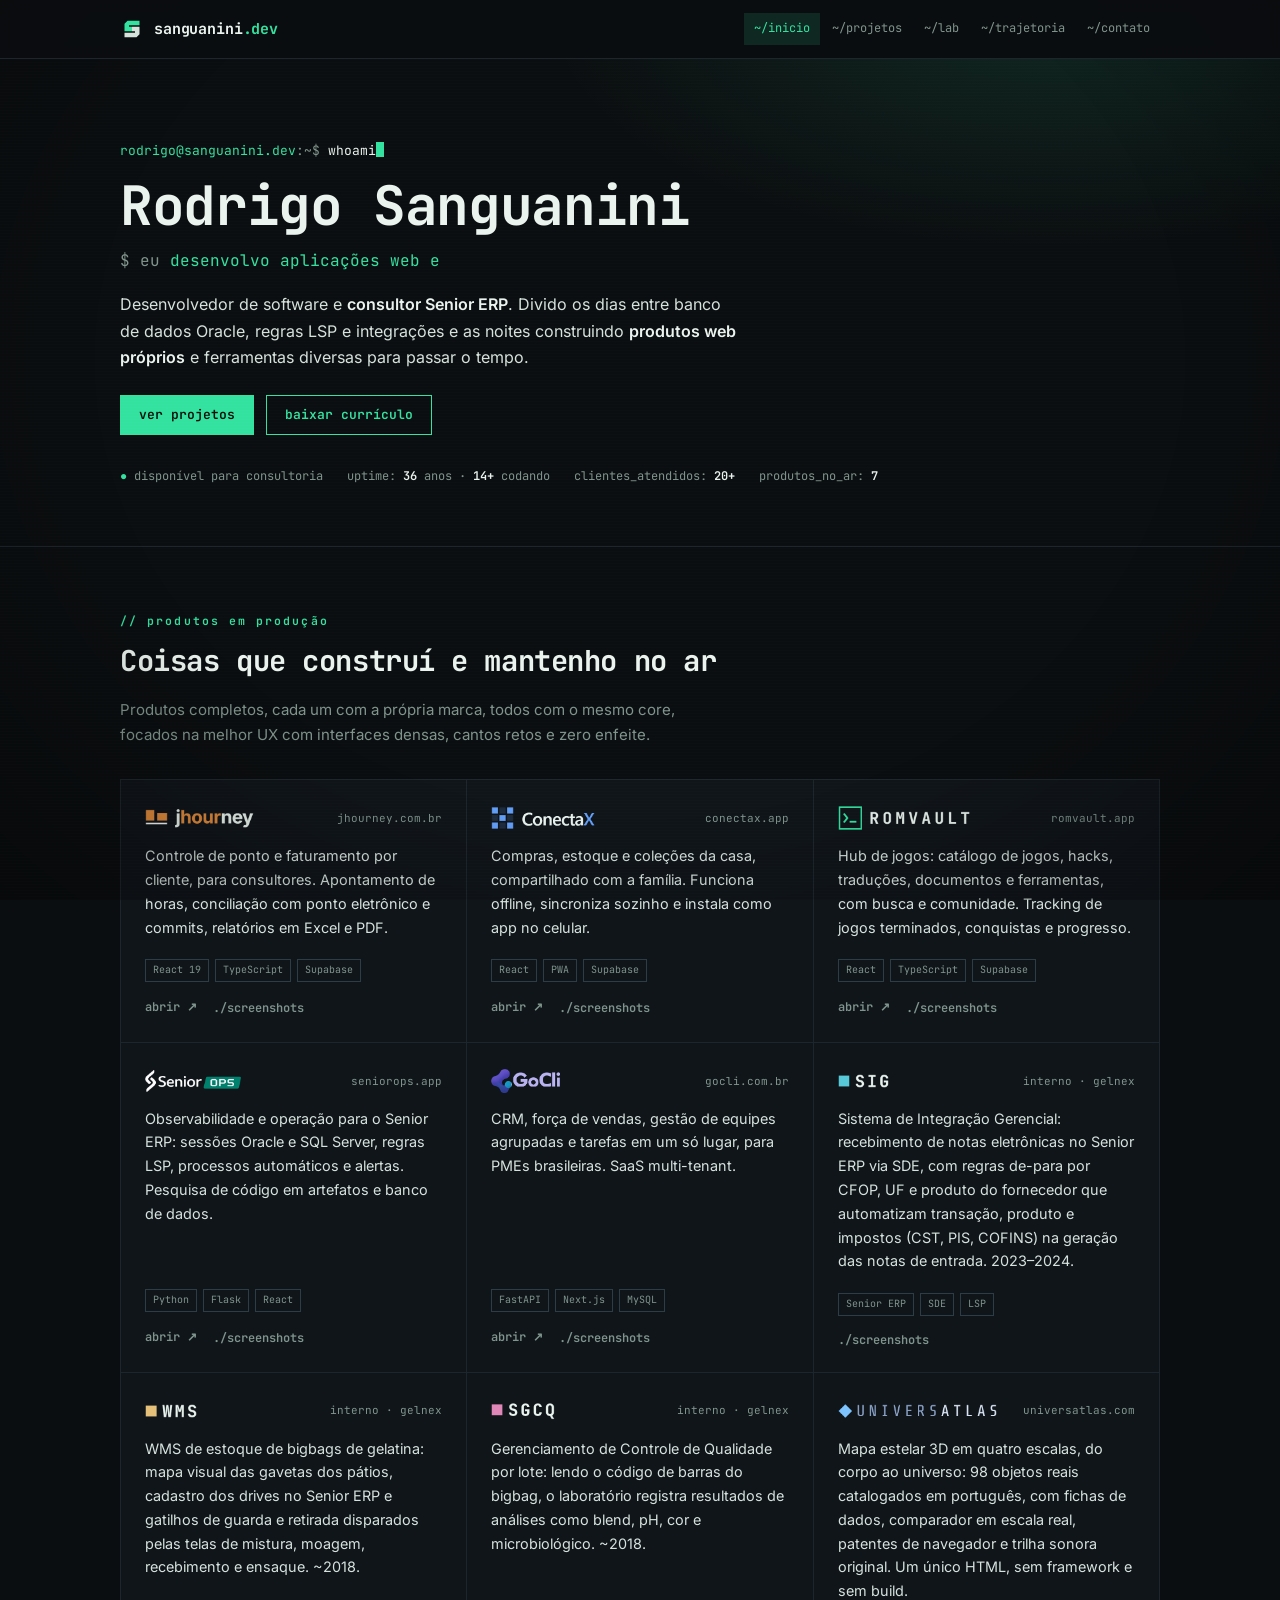
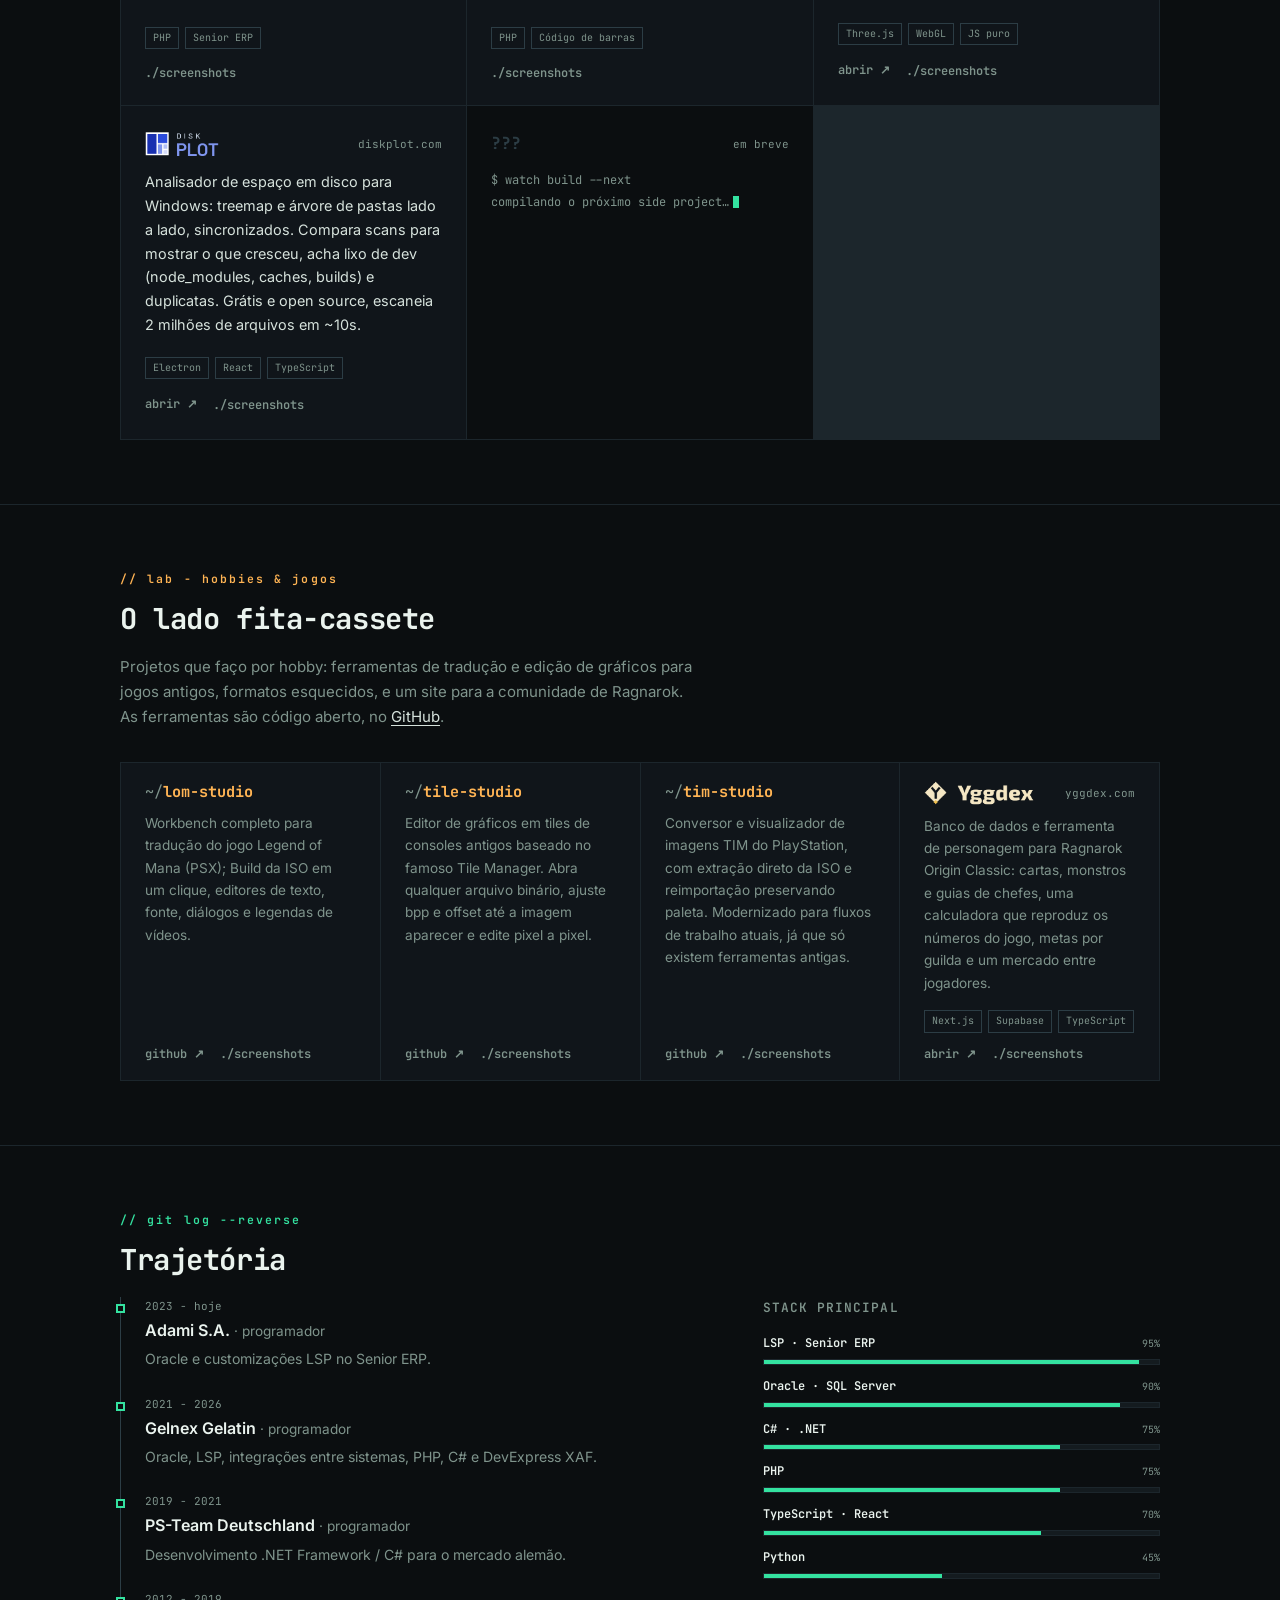
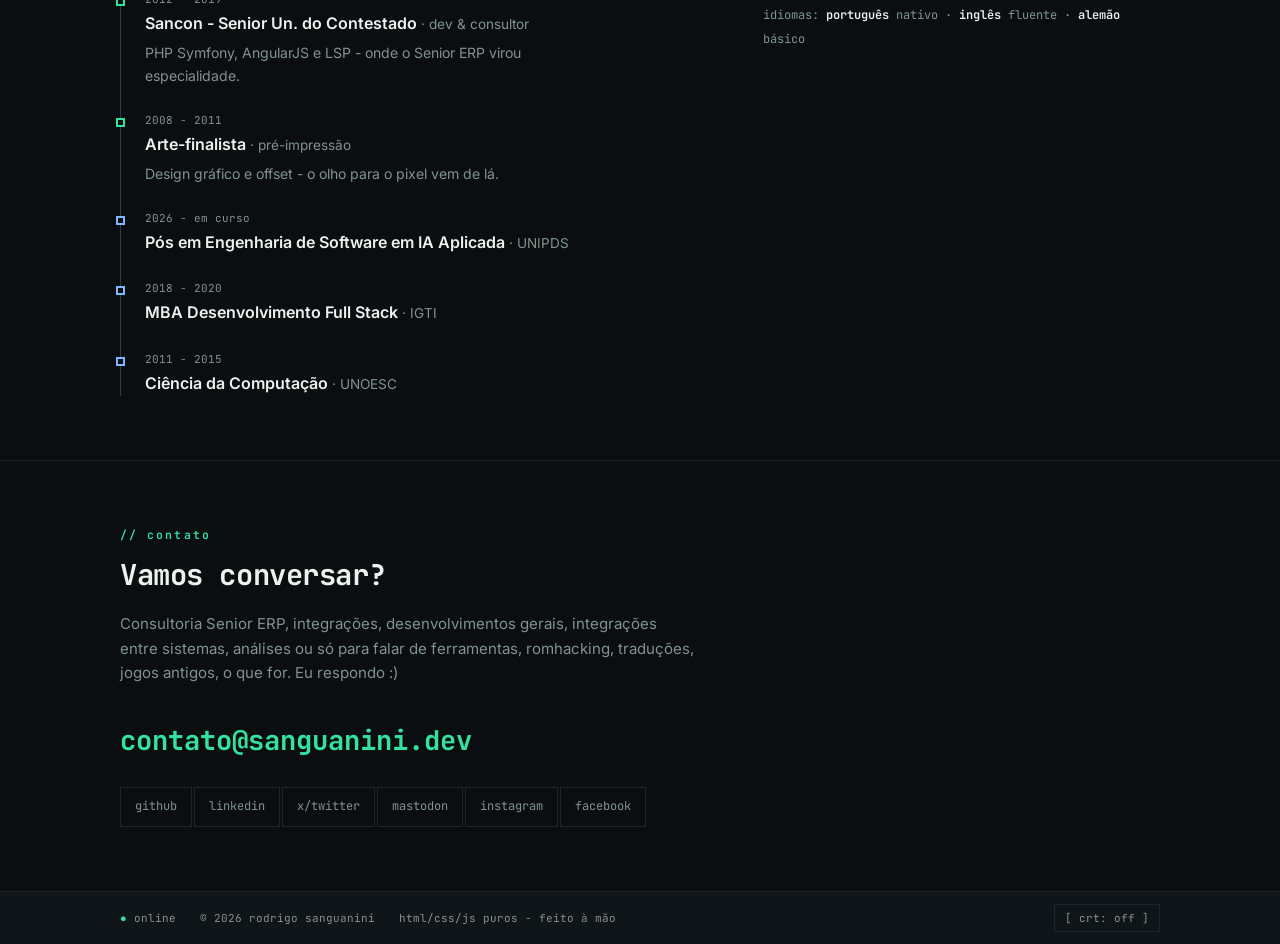
==== commit a5b84ebd: "Yggdex no lab: card com logo, link para yggdex.com e galeria - Novo card na secao lab no mesmo forma" ====
--- a/index.html
+++ b/index.html
@@ -225,10 +225,10 @@
     <!-- ============ lab ============ -->
     <section id="lab" class="revela">
       <div class="wrap">
-        <p class="kicker">// lab - romhacking &amp; consoles antigos</p>
+        <p class="kicker">// lab - hobbies &amp; jogos</p>
         <h2>O lado fita-cassete</h2>
         <p class="secao-intro">
-          Ferramentas que escrevo por hobby, tradução de jogos antigos, edição de gráficos em tiles, formatos esquecidos. Código aberto, no
+          Projetos que faço por hobby: ferramentas de tradução e edição de gráficos para jogos antigos, formatos esquecidos, e um site para a comunidade de Ragnarok. As ferramentas são código aberto, no
           <a href="https://github.com/rodrigokiller" target="_blank" rel="noopener">GitHub</a>.
         </p>
         <div class="grade-lab">
@@ -254,6 +254,15 @@
             <div class="produto-acoes">
               <a class="abrir" href="https://github.com/rodrigokiller" target="_blank" rel="noopener">github ↗</a>
               <button class="abrir shots" type="button" data-nome="tim-studio" data-shots="img/shots/tim-studio-1.png">./screenshots</button>
+            </div>
+          </article>
+          <article class="ferramenta" style="--marca: var(--c-yggdex)">
+            <div class="produto-topo"><h3><img src="img/logos/yggdex.png" alt="yggdex"></h3><span class="url">yggdex.com</span></div>
+            <p>Banco de dados e ferramenta de personagem para Ragnarok Origin Classic: cartas, monstros e guias de chefes, uma calculadora que reproduz os números do jogo, metas por guilda e um mercado entre jogadores.</p>
+            <div class="stack"><span>Next.js</span><span>Supabase</span><span>TypeScript</span></div>
+            <div class="produto-acoes">
+              <a class="abrir" href="https://yggdex.com" target="_blank" rel="noopener">abrir ↗</a>
+              <button class="abrir shots" type="button" data-nome="yggdex" data-shots="img/shots/yggdex-1.png,img/shots/yggdex-2.png,img/shots/yggdex-3.png,img/shots/yggdex-4.png">./screenshots</button>
             </div>
           </article>
         </div>
--- a/css/site.css
+++ b/css/site.css
@@ -46,6 +46,7 @@
   --c-sgcq: #e087b8;
   --c-universatlas: #7dc4ff;
   --c-diskplot: #7f95ee;
+  --c-yggdex: #e0ad3a;
 
   --sans: 'Inter', 'Segoe UI', system-ui, sans-serif;
   --mono: 'JetBrains Mono', 'Cascadia Mono', ui-monospace, Consolas, monospace;
@@ -282,19 +283,20 @@
   display: block; height: 28px; width: auto; max-width: 100%;
   transition: filter var(--t-base) var(--ease);
 }
-.produto:hover .produto-topo h3 img {
+.produto:hover .produto-topo h3 img,
+.ferramenta:hover .produto-topo h3 img {
   filter: drop-shadow(0 0 7px color-mix(in srgb, var(--marca) 40%, transparent));
 }
 .produto h3 {
   font-family: var(--mono); font-size: 1.05rem; font-weight: 700;
   margin: 0; color: var(--marca); letter-spacing: -0.01em;
 }
-.produto .url { font-family: var(--mono); font-size: 11px; color: var(--muted); }
+.produto .url, .ferramenta .url { font-family: var(--mono); font-size: 11px; color: var(--muted); }
 .produto p { margin: 0; font-size: 0.9rem; color: var(--ink); }
-.produto .stack {
+.produto .stack, .ferramenta .stack {
   display: flex; gap: 6px; flex-wrap: wrap; margin-top: auto; padding-top: var(--s2);
 }
-.produto .stack span {
+.produto .stack span, .ferramenta .stack span {
   font-family: var(--mono); font-size: 10px; color: var(--muted);
   border: 1px solid var(--line-bright); padding: 2px 7px;
 }
@@ -336,6 +338,7 @@
   transition: background var(--t-base) var(--ease);
 }
 .ferramenta .produto-acoes { margin-top: auto; padding-top: var(--s2); }
+.ferramenta .stack + .produto-acoes { margin-top: var(--s1); padding-top: 0; }
 .ferramenta:hover { background: var(--panel-2); text-decoration: none; }
 
 /* ------------------------------------------------------------
@@ -359,6 +362,7 @@
   margin: 0; color: var(--amber);
 }
 .ferramenta h3::before { content: '~/'; color: var(--muted); font-weight: 400; }
+.ferramenta h3:has(img)::before { content: none; }
 .ferramenta p { margin: 0; font-size: 0.85rem; color: var(--muted); }
 .ferramenta:hover p { color: var(--ink); }
 
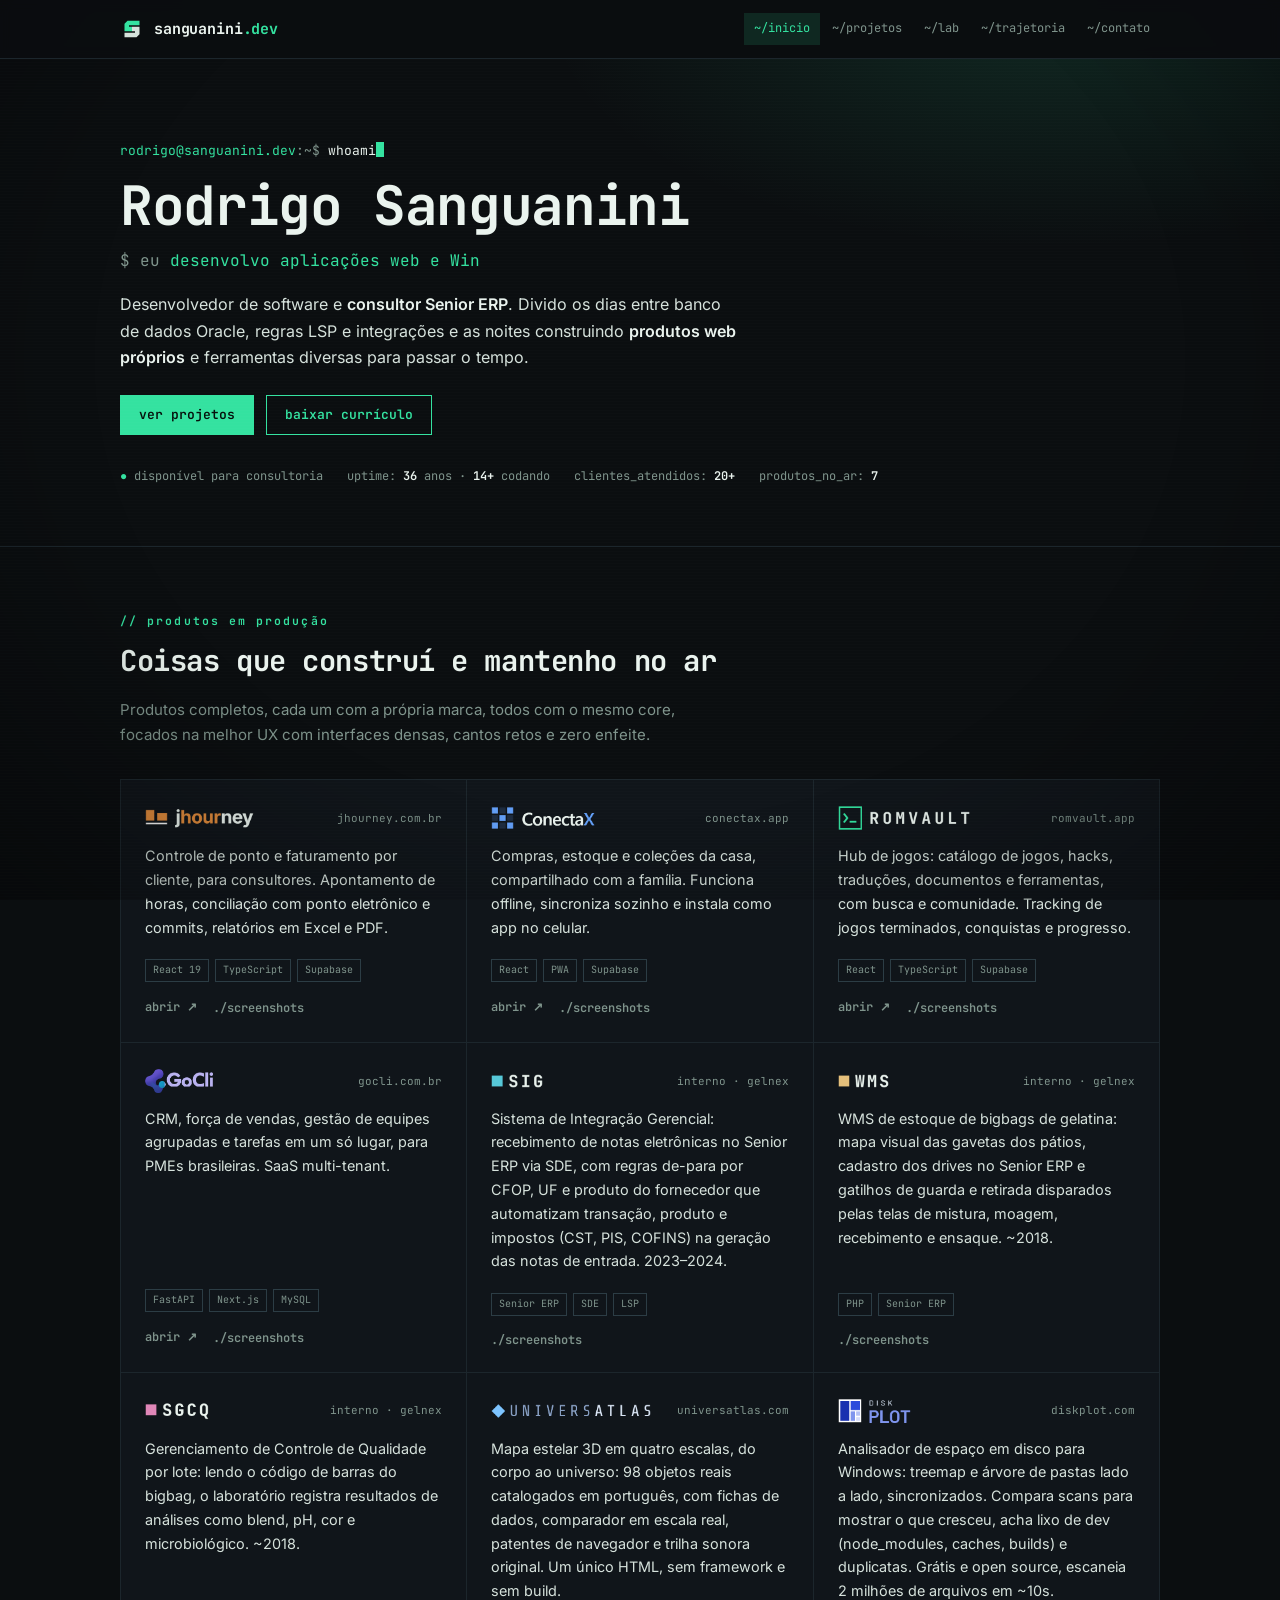
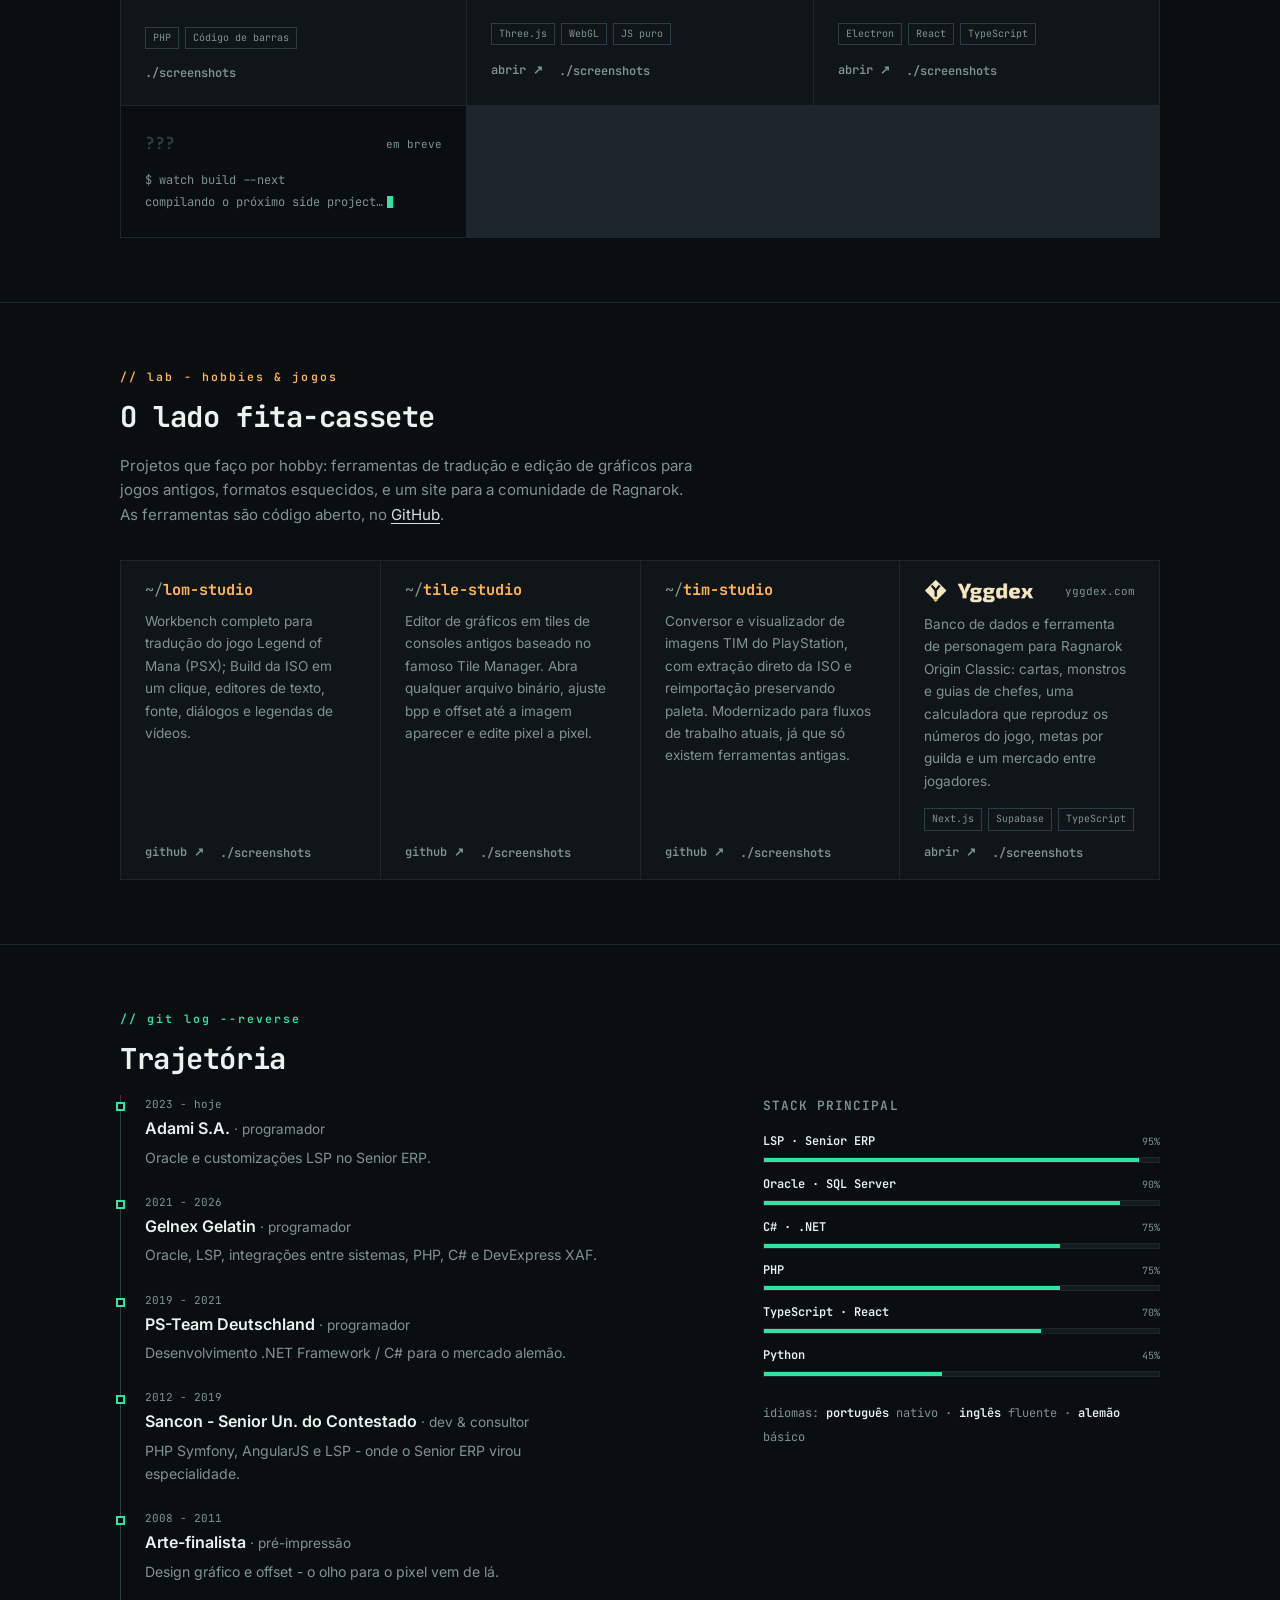
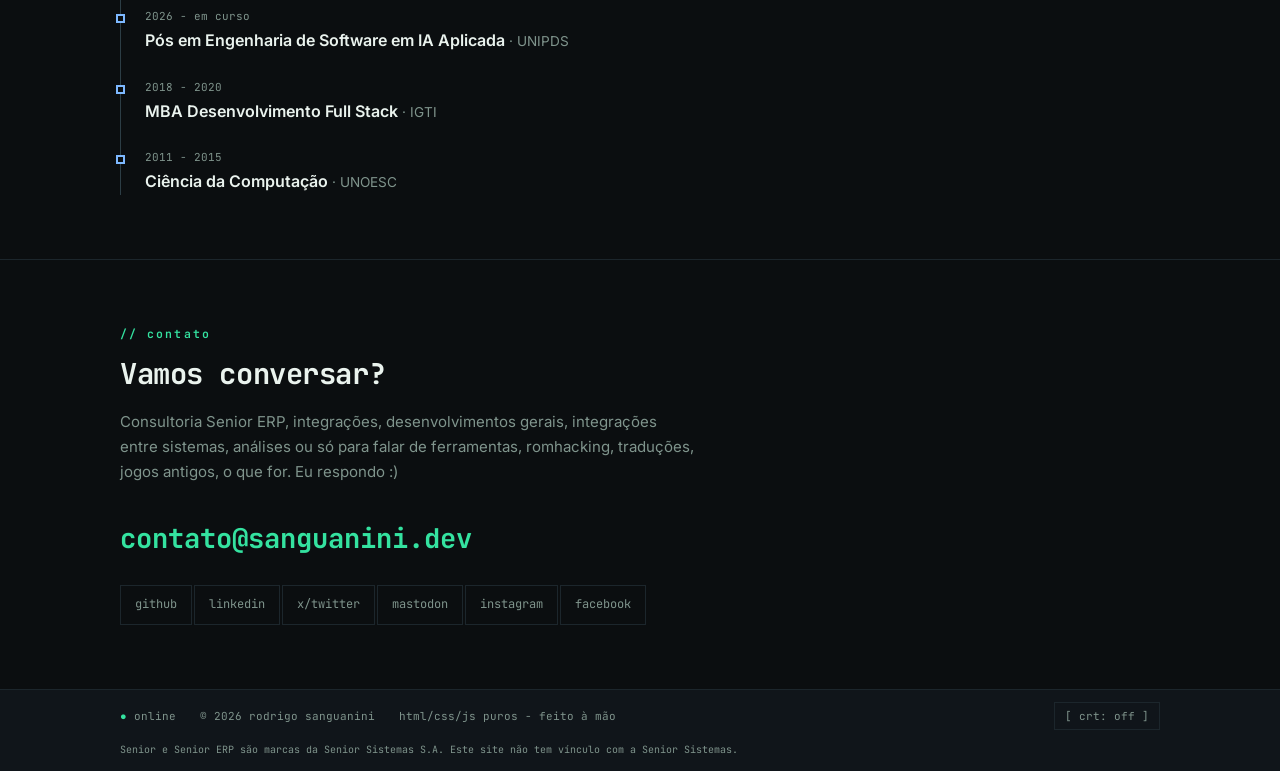
==== commit 20862674: "site: oculta o card do SeniorOps até a troca de nome; aviso de marca no rodapé Co-Authored-By: Claud" ====
--- a/index.html
+++ b/index.html
@@ -4,7 +4,7 @@
   <meta charset="UTF-8">
   <meta name="viewport" content="width=device-width, initial-scale=1">
   <title>Rodrigo Sanguanini - desenvolvedor de software &amp; consultor Senior ERP</title>
-  <meta name="description" content="Desenvolvedor de software e consultor Senior ERP em Santa Catarina. Construo produtos web (Jhourney, ConectaX, RomVault, SeniorOps, GoCLI), integrações entre sistemas e ferramentas de romhacking.">
+  <meta name="description" content="Desenvolvedor de software e consultor Senior ERP em Santa Catarina. Construo produtos web (Jhourney, ConectaX, RomVault, GoCLI), integrações entre sistemas e ferramentas de romhacking.">
   <meta name="author" content="Rodrigo Sanguanini">
   <meta name="theme-color" content="#0b0e10">
 
@@ -154,6 +154,11 @@
               <button class="abrir shots" type="button" data-nome="romvault" data-shots="img/shots/romvault-1.png,img/shots/romvault-2.png,img/shots/romvault-3.png,img/shots/romvault-4.png,img/shots/romvault-5.png,img/shots/romvault-6.png">./screenshots</button>
             </div>
           </article>
+          <!-- Card do SeniorOps oculto até a troca de nome do produto. Ele volta nesta mesma
+               posição quando o produto for republicado com o nome novo. Antes de reativar,
+               trocar o logo (o atual está guardado em _guardado/seniorops.png) e o domínio
+               (seniorops.app) pelos novos. -->
+          <!--
           <article class="produto" style="--marca: var(--c-seniorops)">
             <div class="produto-topo"><h3><img src="img/logos/seniorops.png" alt="seniorops"></h3><span class="url">seniorops.app</span></div>
             <p>Observabilidade e operação para o Senior ERP: sessões Oracle e SQL Server, regras LSP, processos automáticos e alertas. Pesquisa de código em artefatos e banco de dados.</p>
@@ -163,6 +168,7 @@
               <button class="abrir shots" type="button" data-nome="seniorops" data-shots="img/shots/seniorops-1.png,img/shots/seniorops-2.png,img/shots/seniorops-3.png,img/shots/seniorops-4.png,img/shots/seniorops-5.png">./screenshots</button>
             </div>
           </article>
+          -->
           <article class="produto" style="--marca: var(--c-gocli)">
             <div class="produto-topo"><h3><img src="img/logos/gocli.png" alt="gocli"></h3><span class="url">gocli.com.br</span></div>
             <p>CRM, força de vendas, gestão de equipes agrupadas e tarefas em um só lugar, para PMEs brasileiras. SaaS multi-tenant.</p>
@@ -360,6 +366,9 @@
       <span class="so-desktop">html/css/js puros - feito à mão</span>
       <button class="crt-toggle so-desktop" id="crt" type="button" aria-pressed="false">[ crt: off ]</button>
     </div>
+    <div class="wrap rodape-aviso">
+      <span>Senior e Senior ERP são marcas da Senior Sistemas S.A. Este site não tem vínculo com a Senior Sistemas.</span>
+    </div>
   </footer>
 
   <!-- ============ galeria de screenshots ============ -->
--- a/css/site.css
+++ b/css/site.css
@@ -486,6 +486,7 @@
   padding-top: 12px; padding-bottom: 12px;
 }
 .rodape .on::before { content: '● '; color: var(--accent); }
+.rodape .rodape-aviso { padding-top: 0; font-size: 10px; }
 
 /* mobile: só o essencial - online à esquerda, © à direita */
 @media (max-width: 640px) {
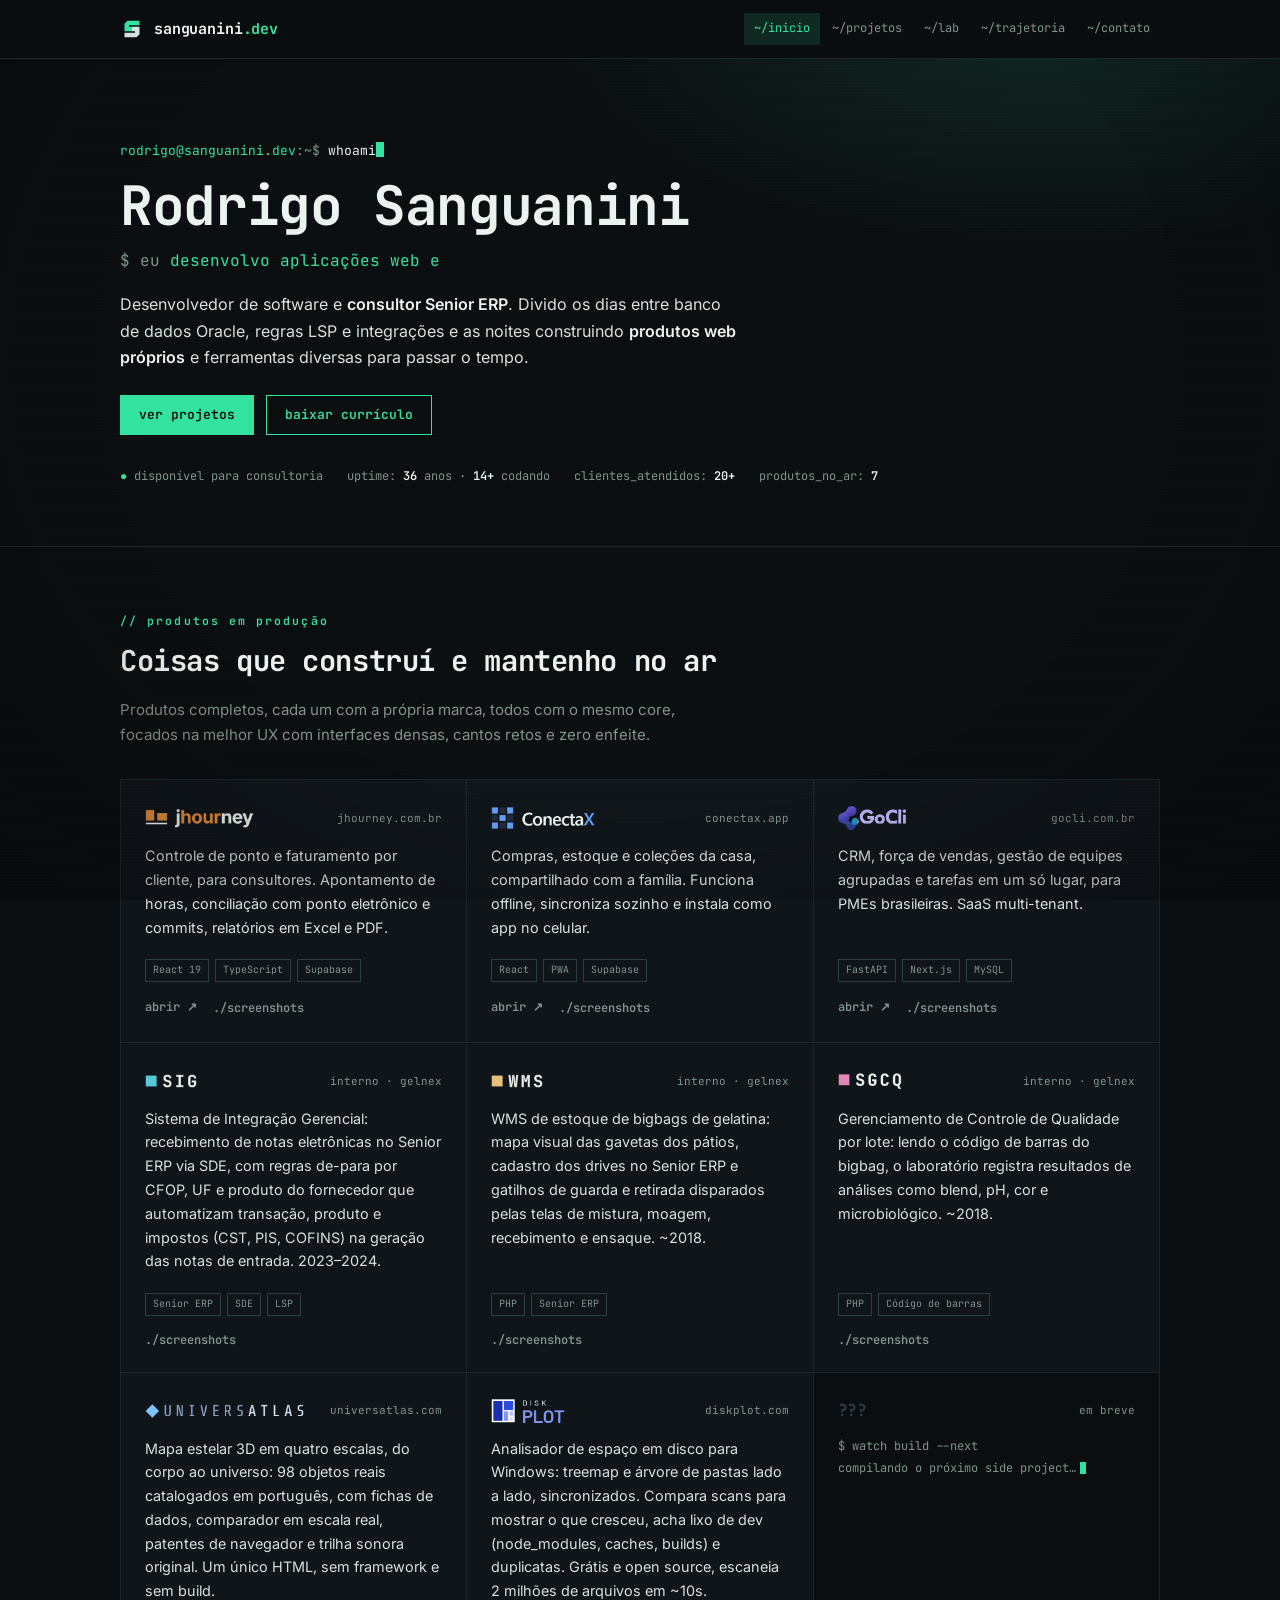
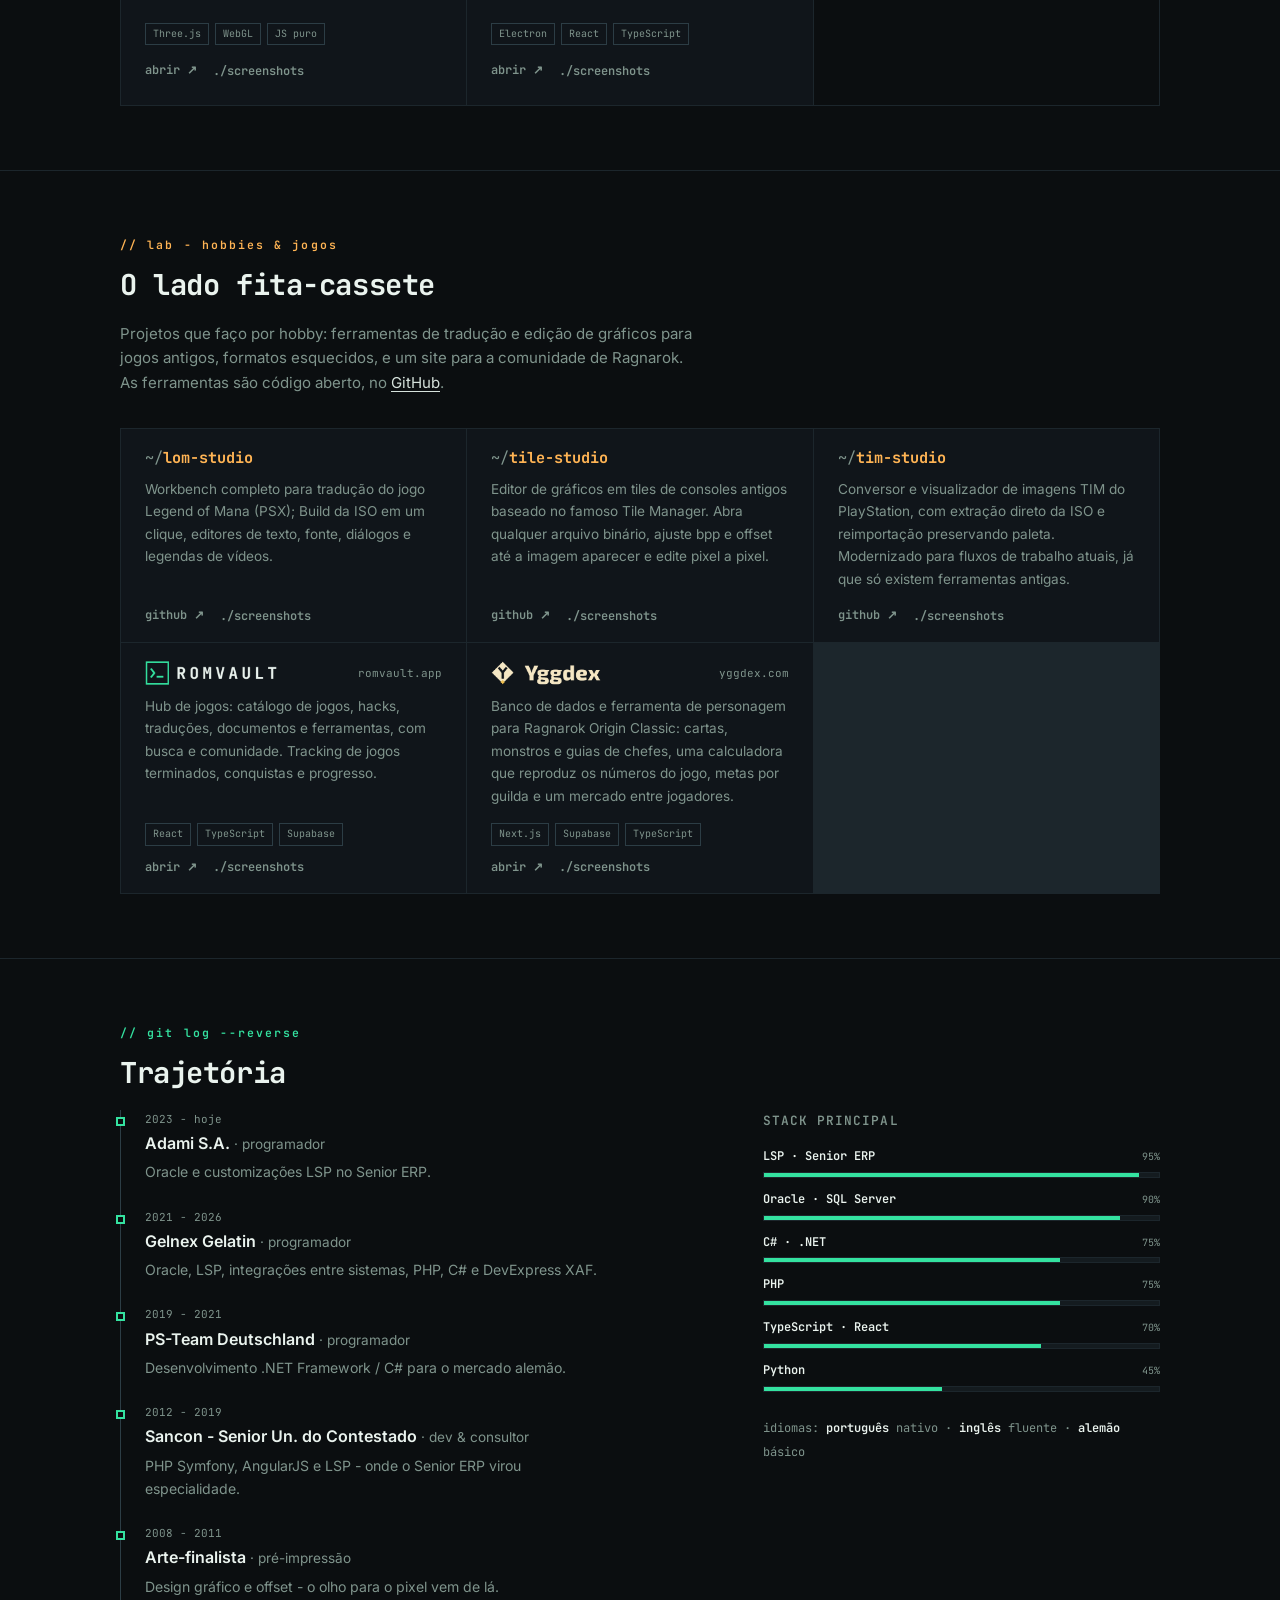
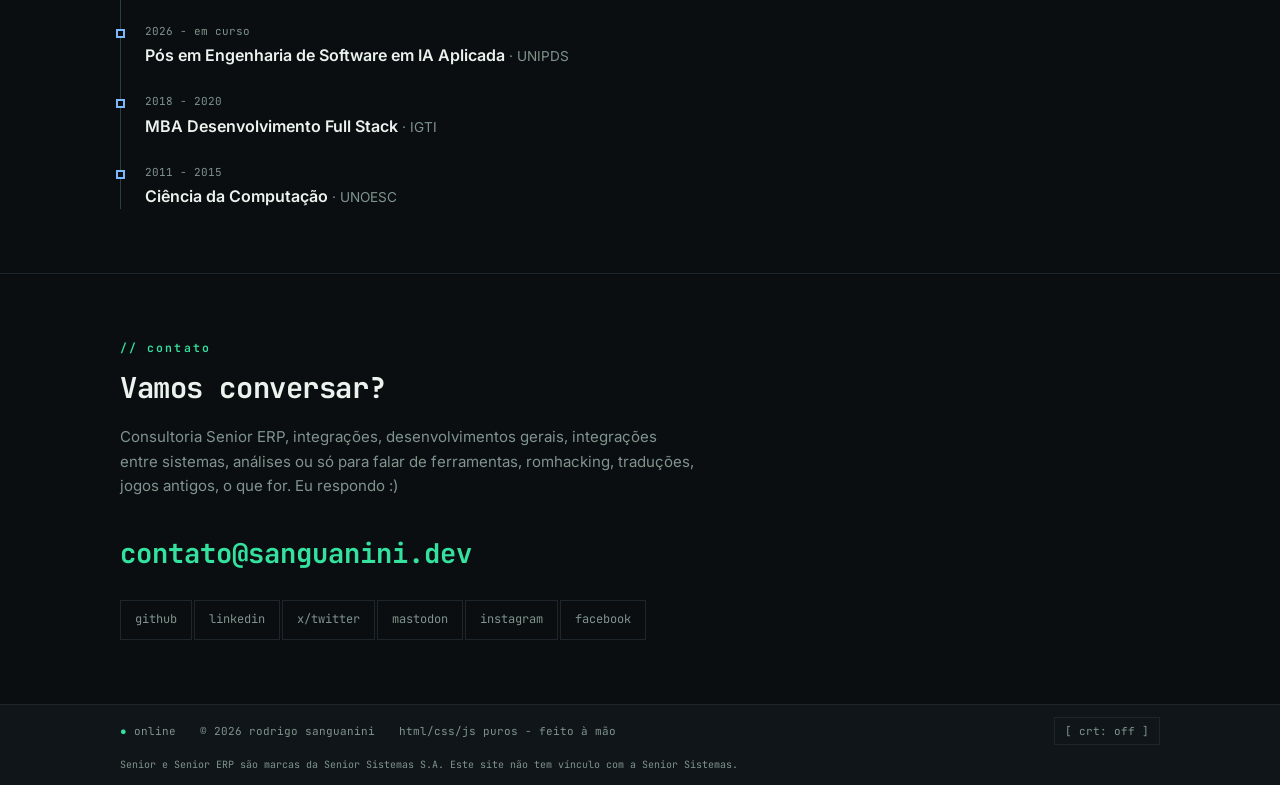
==== commit 72cfdd17: "site: RomVault passa da grade de produtos para o lab O card vai para os hobbies, depois dos tres Stu" ====
--- a/index.html
+++ b/index.html
@@ -145,15 +145,6 @@
               <button class="abrir shots" type="button" data-nome="conectax" data-shots="img/shots/conectax-1.png,img/shots/conectax-2.png,img/shots/conectax-3.png,img/shots/conectax-4.png">./screenshots</button>
             </div>
           </article>
-          <article class="produto" style="--marca: var(--c-romvault)">
-            <div class="produto-topo"><h3><img src="img/logos/romvault.png" alt="romvault"></h3><span class="url">romvault.app</span></div>
-            <p>Hub de jogos: catálogo de jogos, hacks, traduções, documentos e ferramentas, com busca e comunidade. Tracking de jogos terminados, conquistas e progresso.</p>
-            <div class="stack"><span>React</span><span>TypeScript</span><span>Supabase</span></div>
-            <div class="produto-acoes">
-              <a class="abrir" href="https://romvault.app" target="_blank" rel="noopener">abrir ↗</a>
-              <button class="abrir shots" type="button" data-nome="romvault" data-shots="img/shots/romvault-1.png,img/shots/romvault-2.png,img/shots/romvault-3.png,img/shots/romvault-4.png,img/shots/romvault-5.png,img/shots/romvault-6.png">./screenshots</button>
-            </div>
-          </article>
           <!-- Card do SeniorOps oculto até a troca de nome do produto. Ele volta nesta mesma
                posição quando o produto for republicado com o nome novo. Antes de reativar,
                trocar o logo (o atual está guardado em _guardado/seniorops.png) e o domínio
@@ -260,6 +251,15 @@
             <div class="produto-acoes">
               <a class="abrir" href="https://github.com/rodrigokiller" target="_blank" rel="noopener">github ↗</a>
               <button class="abrir shots" type="button" data-nome="tim-studio" data-shots="img/shots/tim-studio-1.png">./screenshots</button>
+            </div>
+          </article>
+          <article class="ferramenta" style="--marca: var(--c-romvault)">
+            <div class="produto-topo"><h3><img src="img/logos/romvault.png" alt="romvault"></h3><span class="url">romvault.app</span></div>
+            <p>Hub de jogos: catálogo de jogos, hacks, traduções, documentos e ferramentas, com busca e comunidade. Tracking de jogos terminados, conquistas e progresso.</p>
+            <div class="stack"><span>React</span><span>TypeScript</span><span>Supabase</span></div>
+            <div class="produto-acoes">
+              <a class="abrir" href="https://romvault.app" target="_blank" rel="noopener">abrir ↗</a>
+              <button class="abrir shots" type="button" data-nome="romvault" data-shots="img/shots/romvault-1.png,img/shots/romvault-2.png,img/shots/romvault-3.png,img/shots/romvault-4.png,img/shots/romvault-5.png,img/shots/romvault-6.png">./screenshots</button>
             </div>
           </article>
           <article class="ferramenta" style="--marca: var(--c-yggdex)">
--- a/css/site.css
+++ b/css/site.css
@@ -327,7 +327,7 @@
 
 .grade-lab {
   display: grid;
-  grid-template-columns: repeat(auto-fit, minmax(250px, 1fr));
+  grid-template-columns: repeat(auto-fit, minmax(290px, 1fr));
   gap: 1px; background: var(--line); border: 1px solid var(--line);
 }
 .ferramenta {
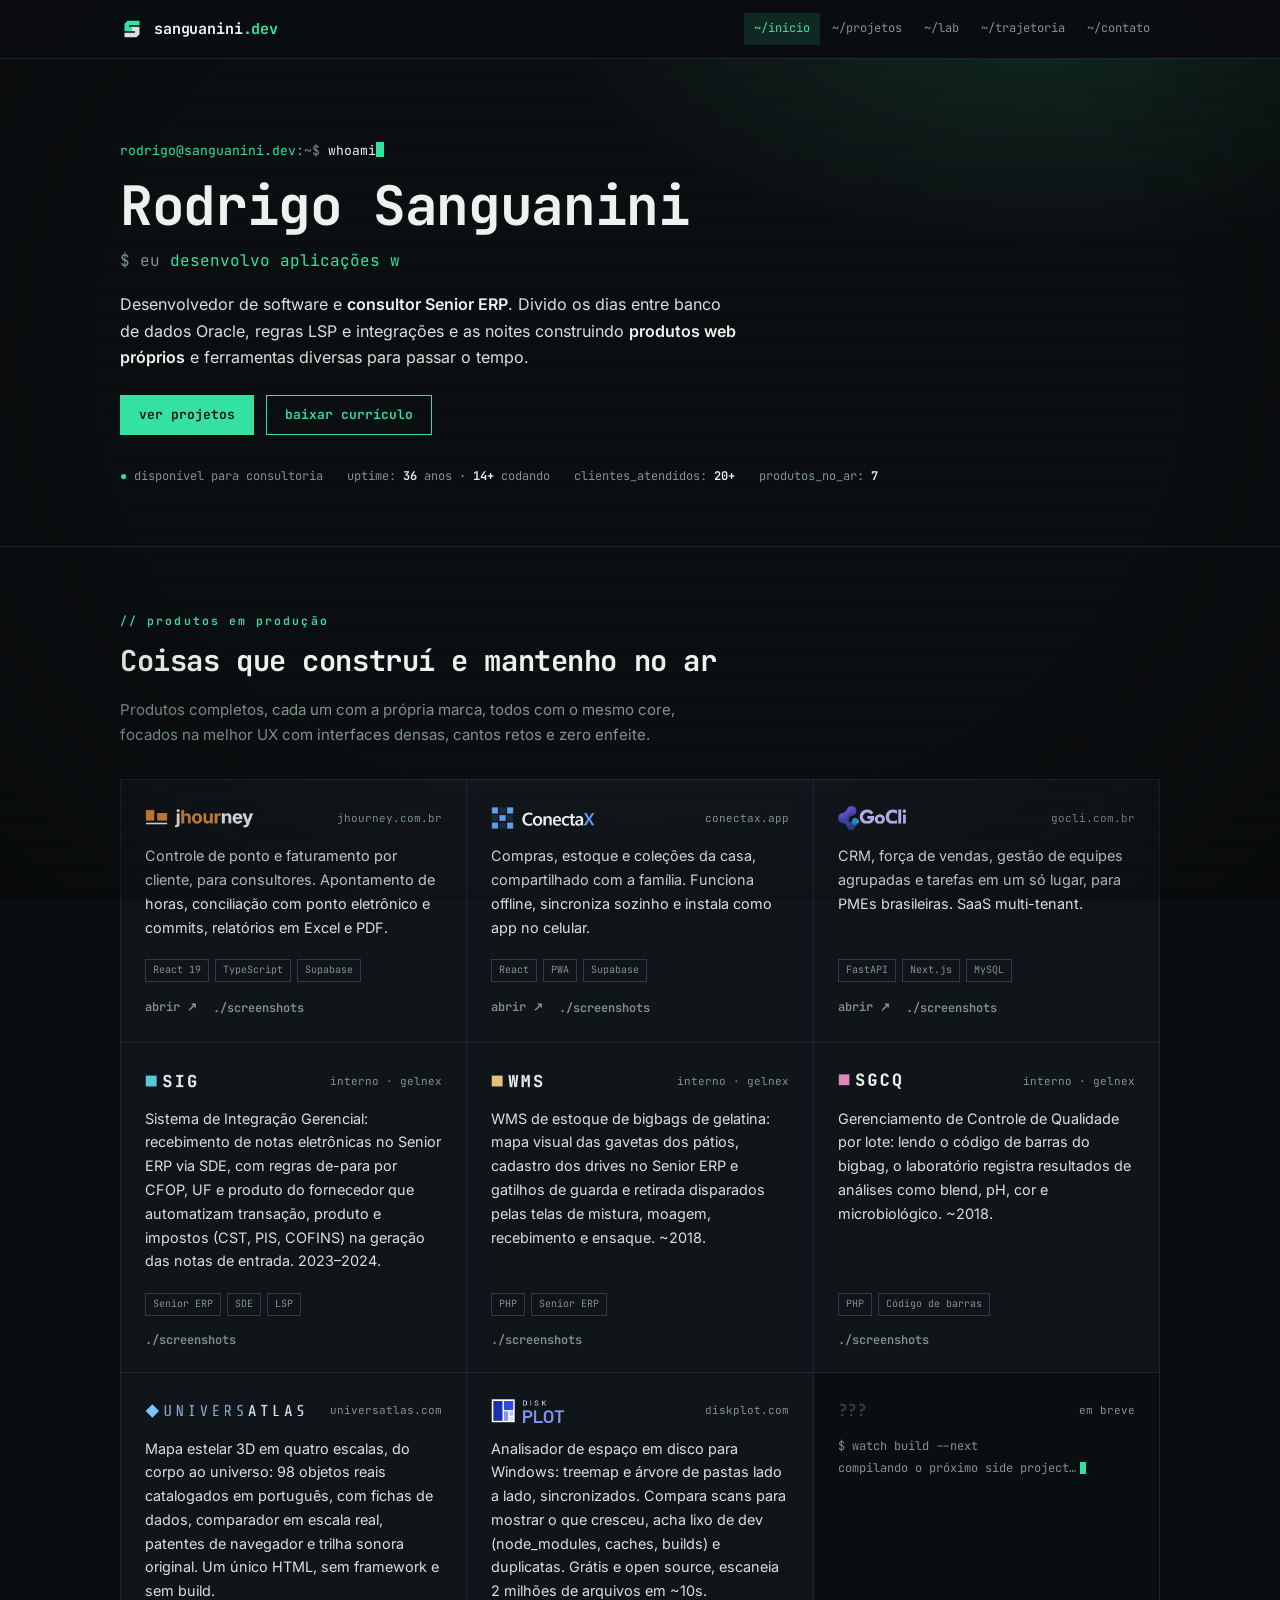
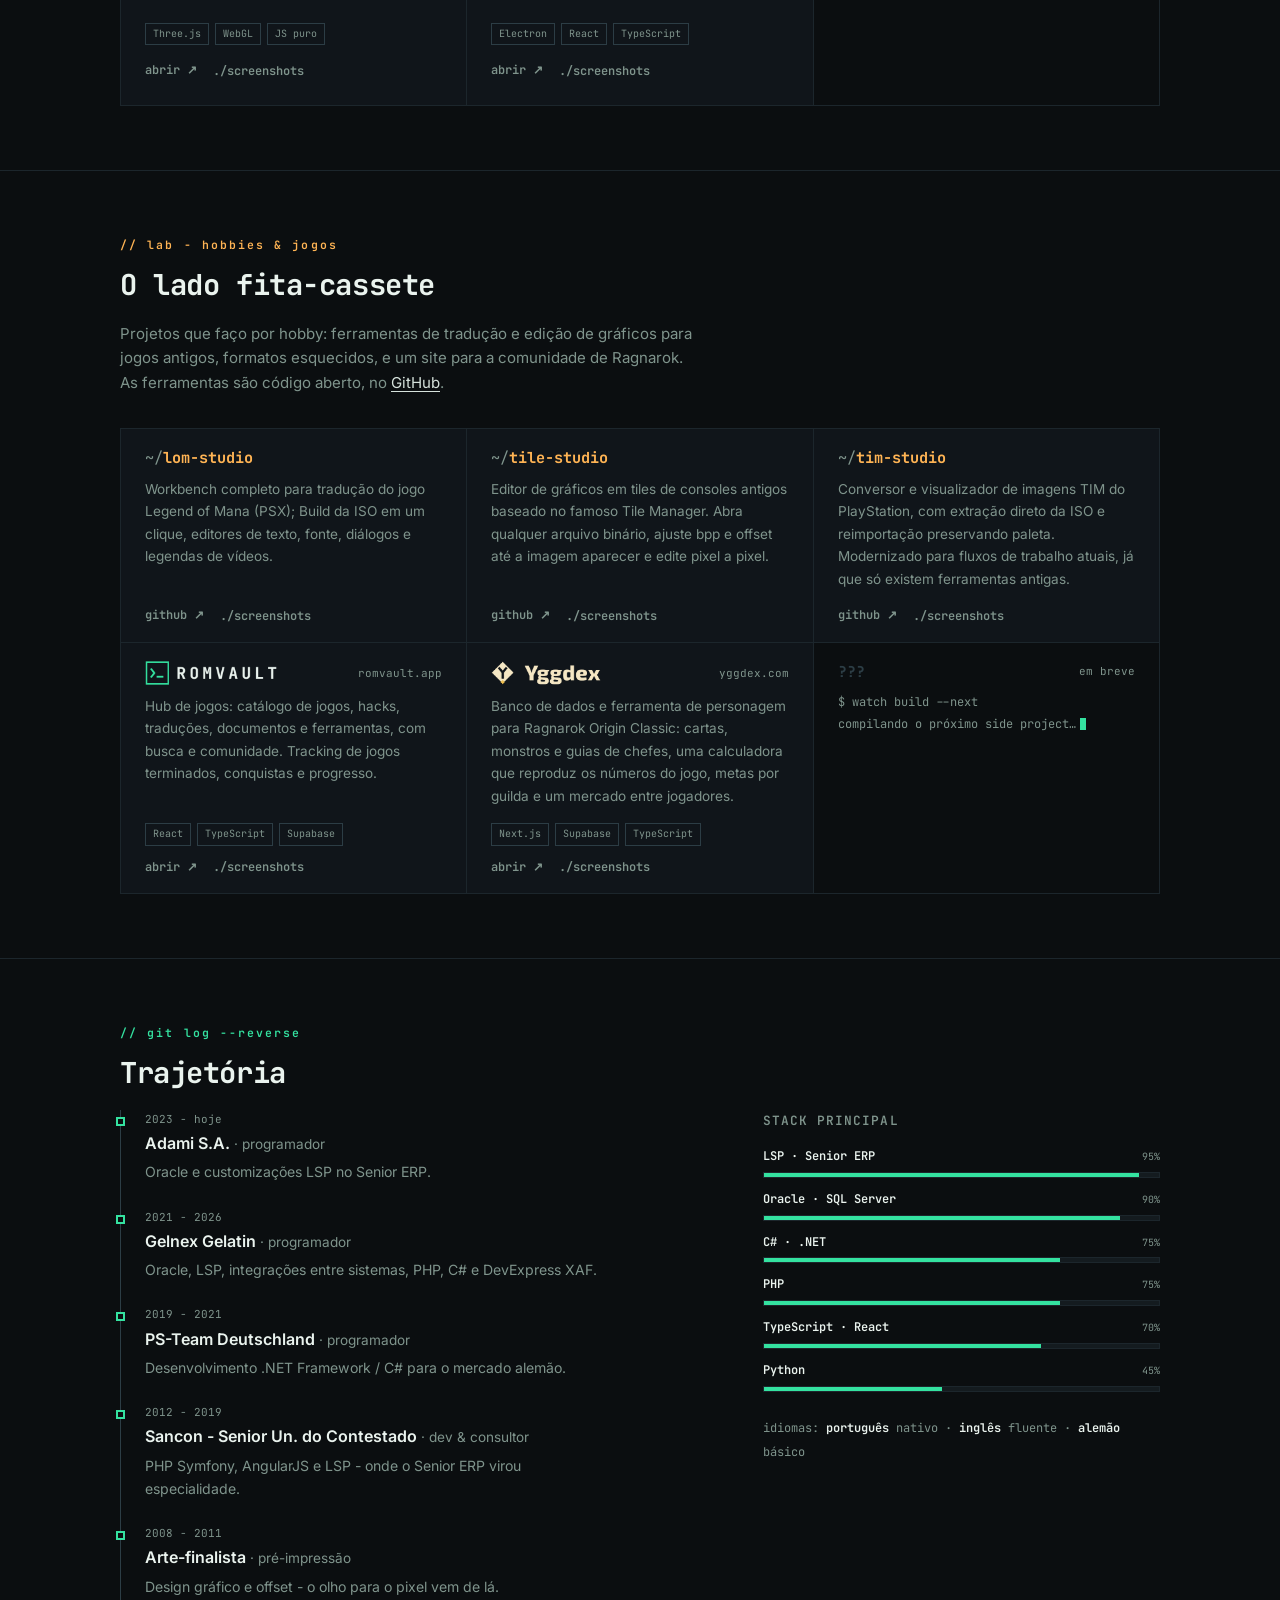
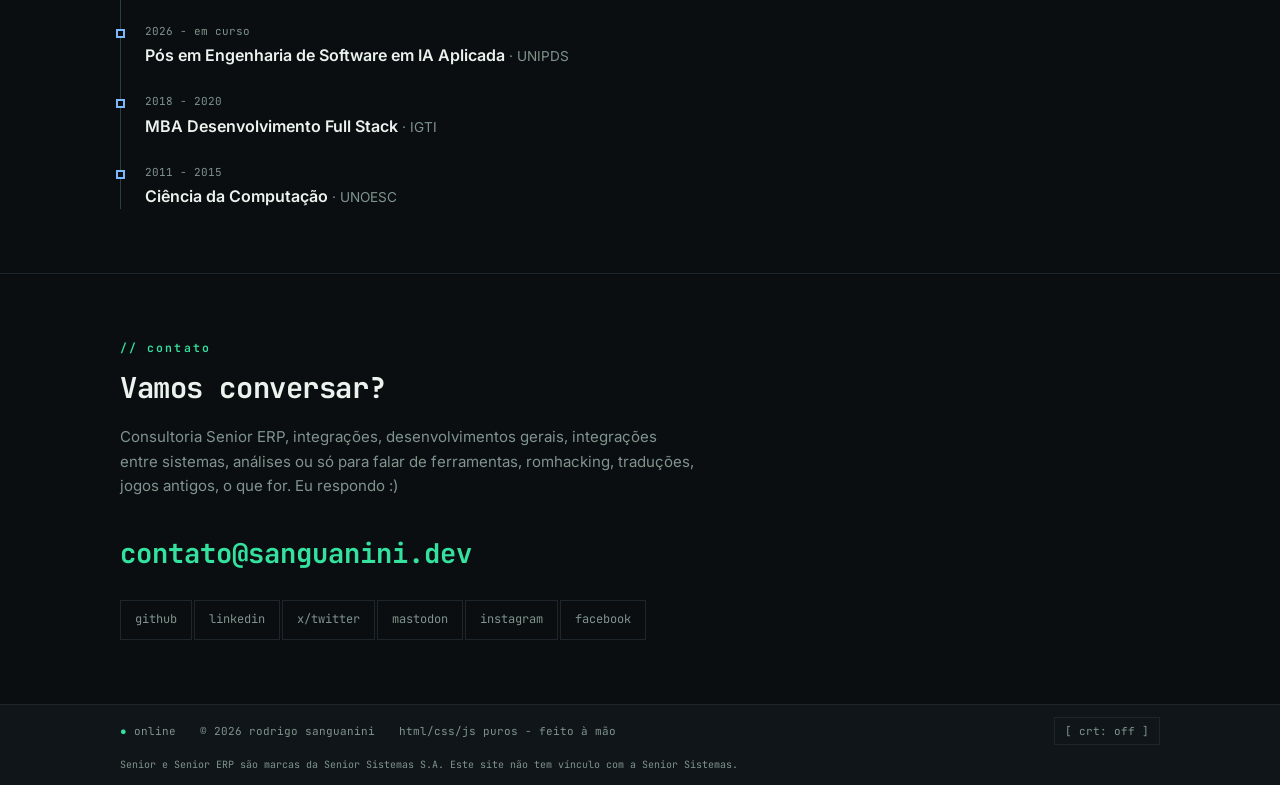
==== commit cfe5fae2: "site: card "em breve" (watch build --next) também no lab Mesmo card da grade de produtos, que contin" ====
--- a/index.html
+++ b/index.html
@@ -271,6 +271,10 @@
               <button class="abrir shots" type="button" data-nome="yggdex" data-shots="img/shots/yggdex-1.png,img/shots/yggdex-2.png,img/shots/yggdex-3.png,img/shots/yggdex-4.png">./screenshots</button>
             </div>
           </article>
+          <div class="ferramenta vazio" aria-hidden="true">
+            <div class="produto-topo"><h3>???</h3><span class="url">em breve</span></div>
+            <p class="prompt-vazio">$ watch build --next<br>compilando o próximo side project…<span class="caret"></span></p>
+          </div>
         </div>
       </div>
     </section>
--- a/css/site.css
+++ b/css/site.css
@@ -312,13 +312,14 @@
   background: none; border: 0; padding: 0; cursor: pointer;
 }
 .produto .abrir:hover, .ferramenta .abrir:hover { color: var(--marca); text-decoration: none; }
-.produto.vazio { background: var(--bg); cursor: default; }
-.produto.vazio:hover { background: var(--bg); transform: none; }
-.produto.vazio h3 { color: var(--line-bright); }
-.produto.vazio .prompt-vazio {
+.produto.vazio, .ferramenta.vazio { background: var(--bg); cursor: default; }
+.produto.vazio:hover, .ferramenta.vazio:hover { background: var(--bg); transform: none; }
+.produto.vazio h3, .ferramenta.vazio h3 { color: var(--line-bright); }
+.ferramenta.vazio h3::before { content: none; }
+.produto.vazio .prompt-vazio, .ferramenta.vazio .prompt-vazio {
   font-family: var(--mono); font-size: 12px; color: var(--muted); line-height: 1.8;
 }
-.produto.vazio .caret { width: 6px; height: 12px; margin-left: 4px; }
+.produto.vazio .caret, .ferramenta.vazio .caret { width: 6px; height: 12px; margin-left: 4px; }
 
 /* ------------------------------------------------------------
    Lab - a seção âmbar (romhacking / hobby)
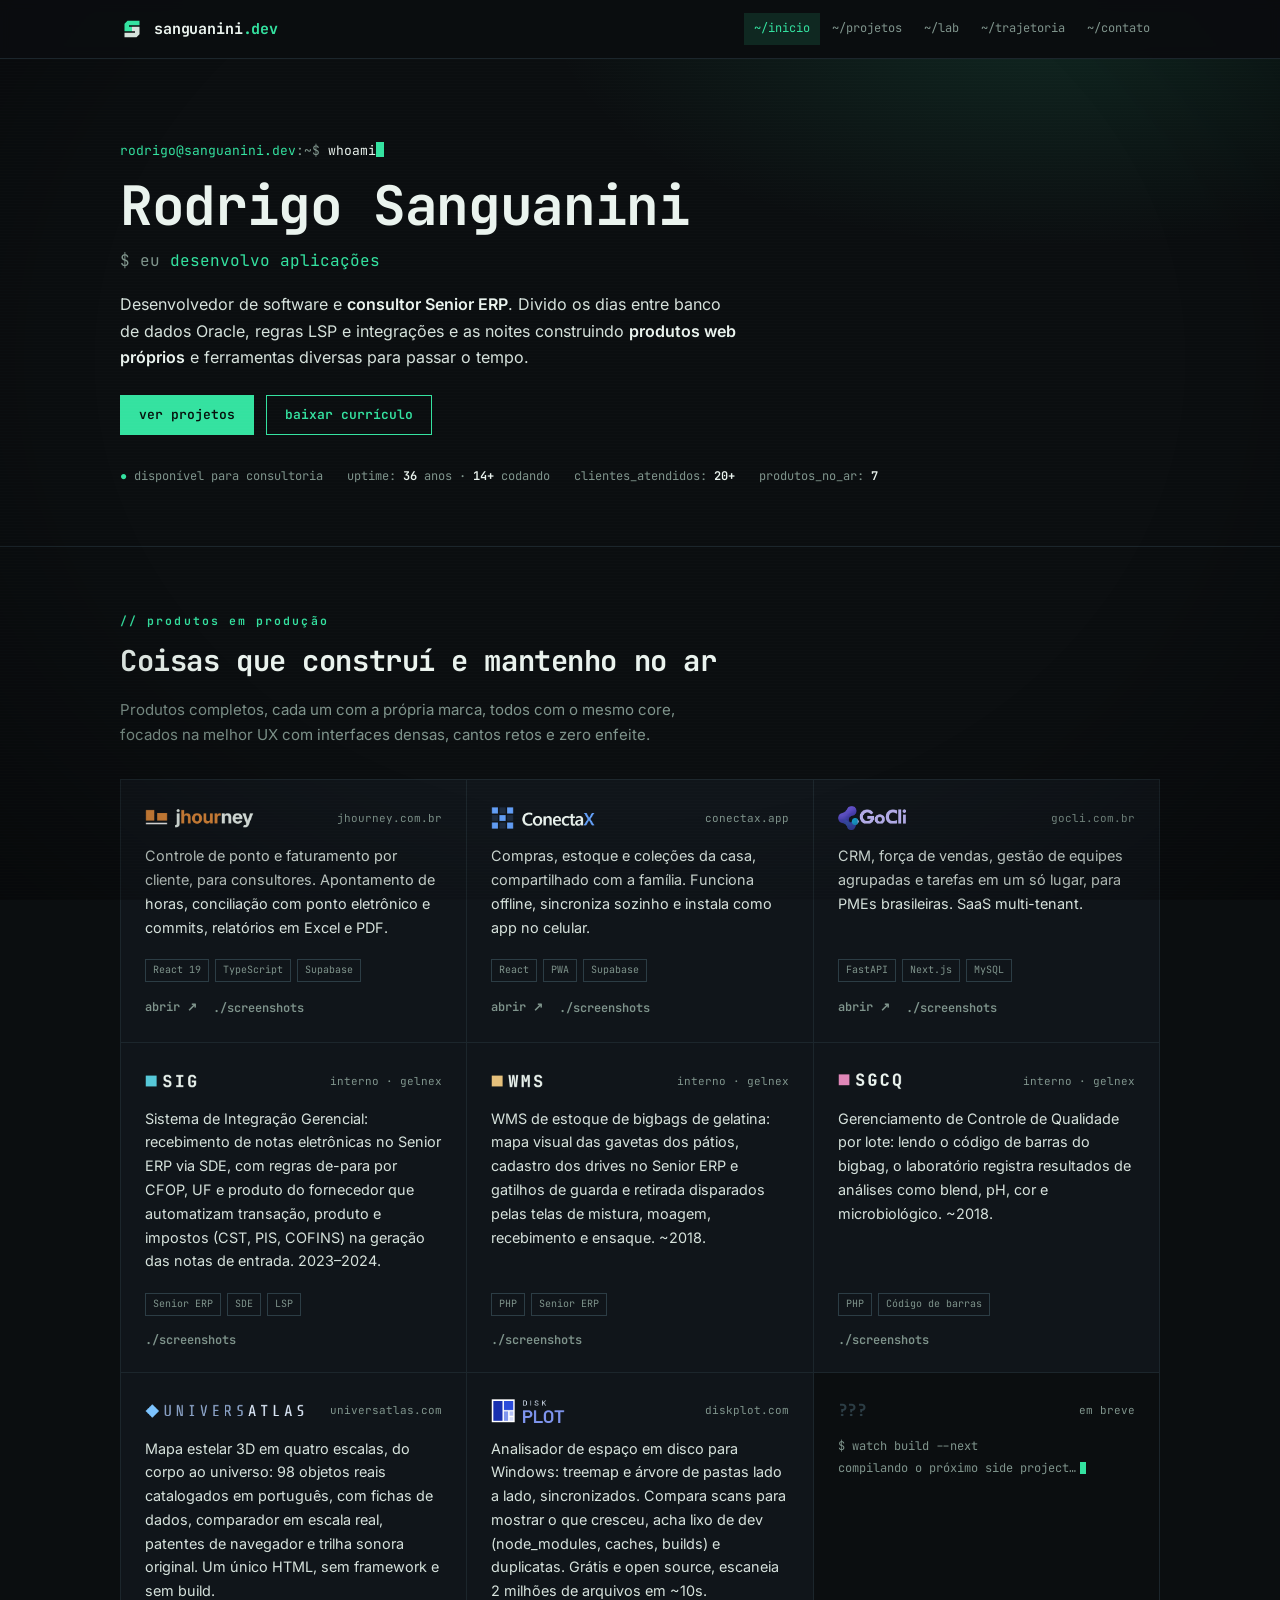
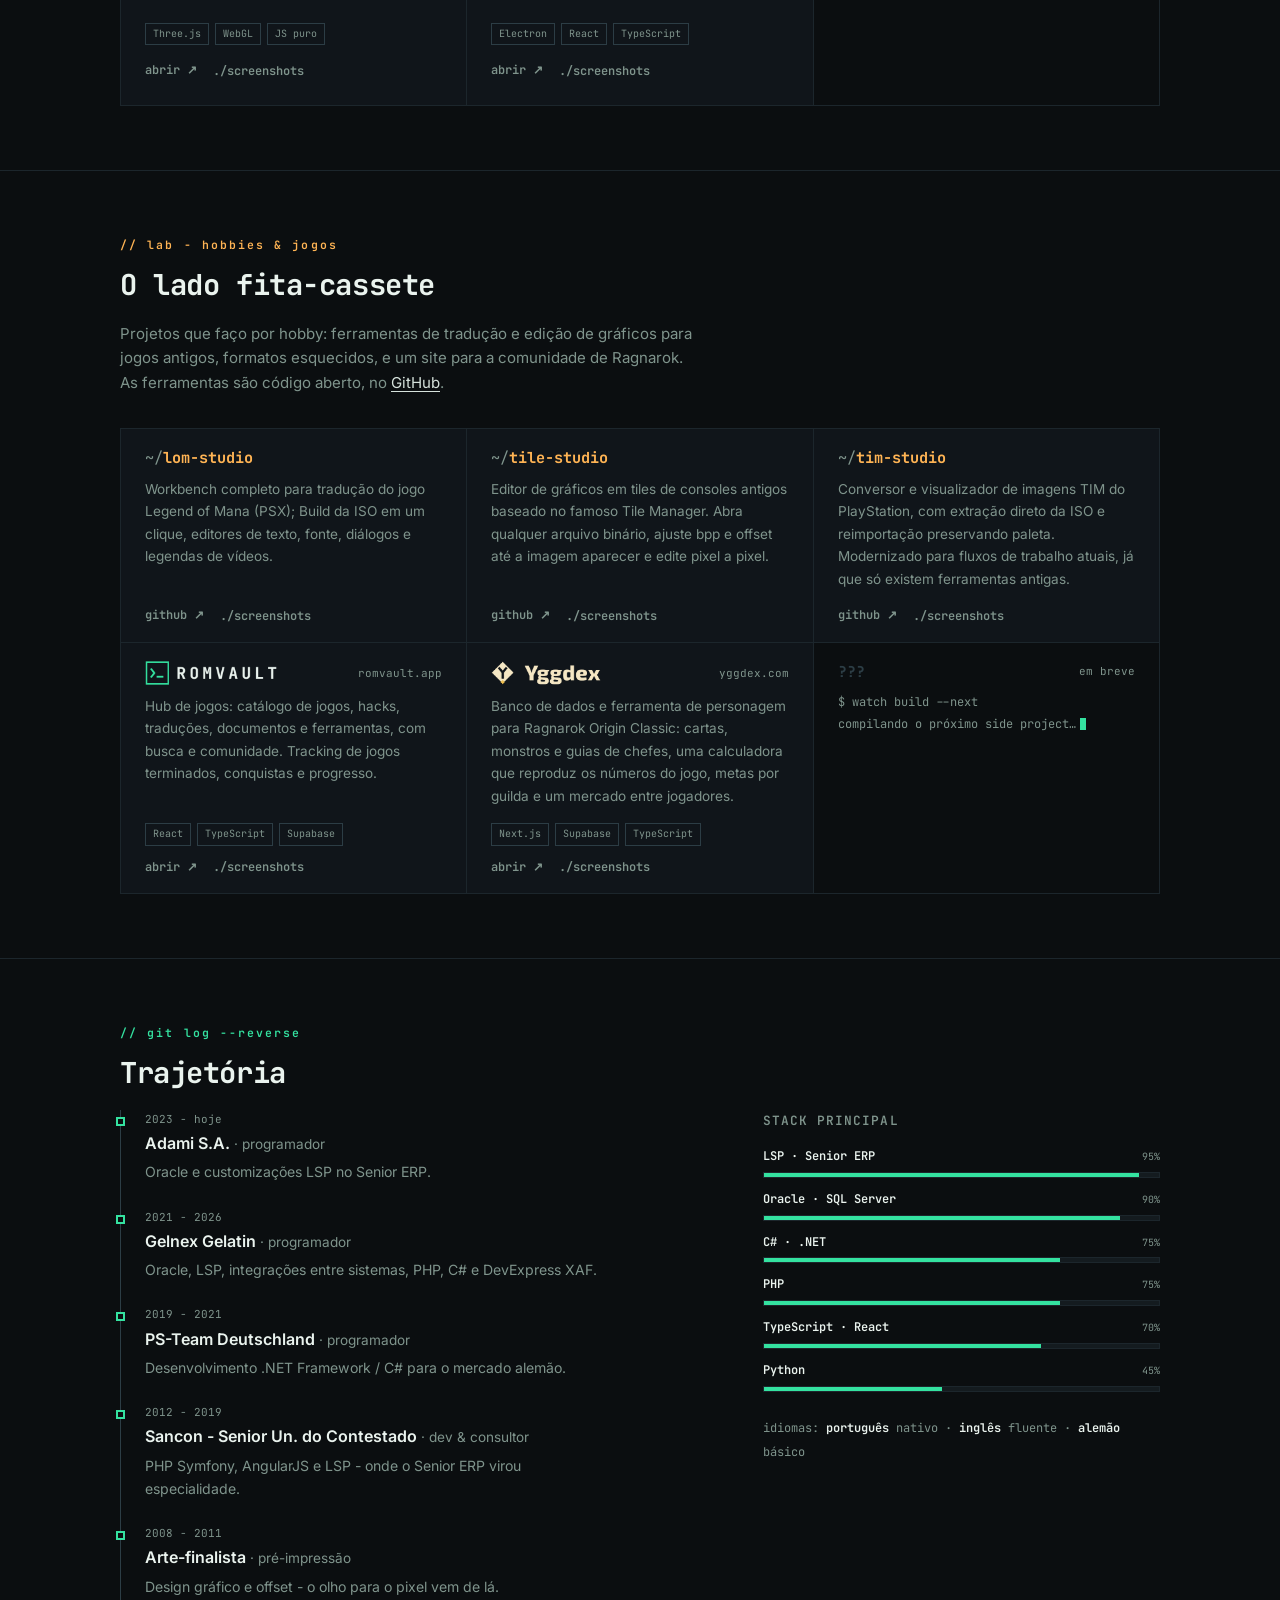
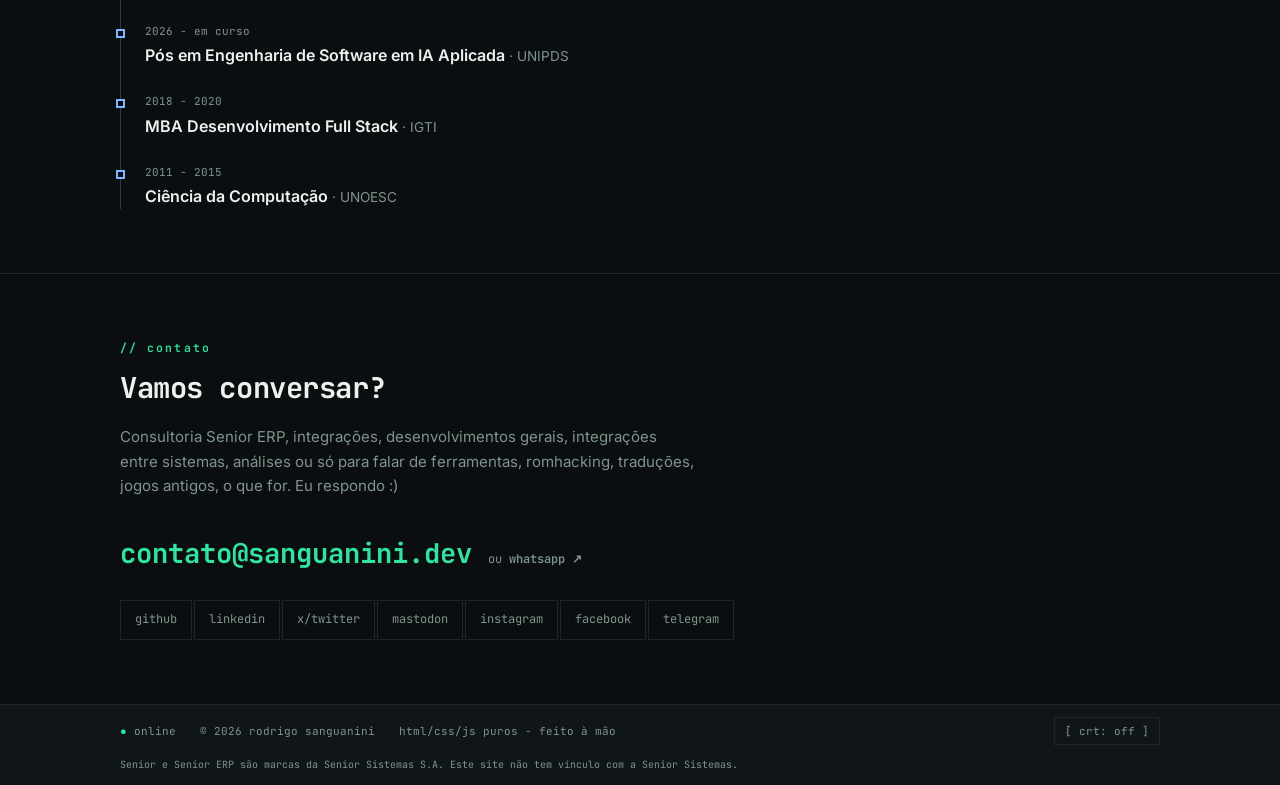
==== commit 9fca3dff: "site: contato também por WhatsApp e Telegram Link discreto "ou whatsapp" ao lado do e-mail (wa.me, n" ====
--- a/index.html
+++ b/index.html
@@ -349,7 +349,10 @@
           Consultoria Senior ERP, integrações, desenvolvimentos gerais, integrações entre sistemas, análises ou só para
           falar de ferramentas, romhacking, traduções, jogos antigos, o que for. Eu respondo :)
         </p>
-        <a class="email" href="mailto:contato@sanguanini.dev">contato@sanguanini.dev</a>
+        <div class="contato-linha">
+          <a class="email" href="mailto:contato@sanguanini.dev">contato@sanguanini.dev</a>
+          <span class="contato-alt">ou <a href="https://wa.me/5549999275420" target="_blank" rel="noopener" aria-label="Conversar pelo WhatsApp">whatsapp ↗</a></span>
+        </div>
         <div class="redes">
           <a href="https://github.com/rodrigokiller" target="_blank" rel="noopener">github</a>
           <a href="https://www.linkedin.com/in/rodrigo-sanguanini-66116b7b/" target="_blank" rel="noopener">linkedin</a>
@@ -357,6 +360,7 @@
           <a rel="me noopener" href="https://mastodon.social/@rodrigokiller" target="_blank">mastodon</a>
           <a href="https://www.instagram.com/rodrigokiller/" target="_blank" rel="noopener">instagram</a>
           <a href="https://facebook.com/rodrigokiller" target="_blank" rel="noopener">facebook</a>
+          <a href="https://t.me/rodrigokiller" target="_blank" rel="noopener">telegram</a>
         </div>
       </div>
     </section>
--- a/css/site.css
+++ b/css/site.css
@@ -415,6 +415,15 @@
   font-family: var(--mono); font-size: clamp(1.1rem, 3.4vw, 1.7rem); font-weight: 700;
   color: var(--accent); overflow-wrap: anywhere;
 }
+.contato-linha {
+  display: flex; flex-wrap: wrap; align-items: baseline; gap: var(--s2) var(--s4);
+}
+.contato-alt { font-family: var(--mono); font-size: 12px; color: var(--muted); }
+.contato-alt a {
+  font-weight: 600; color: var(--muted);
+  transition: color var(--t-fast);
+}
+.contato-alt a:hover { color: var(--accent); text-decoration: none; }
 .redes {
   display: flex; gap: 2px; flex-wrap: wrap; margin-top: var(--s5);
 }
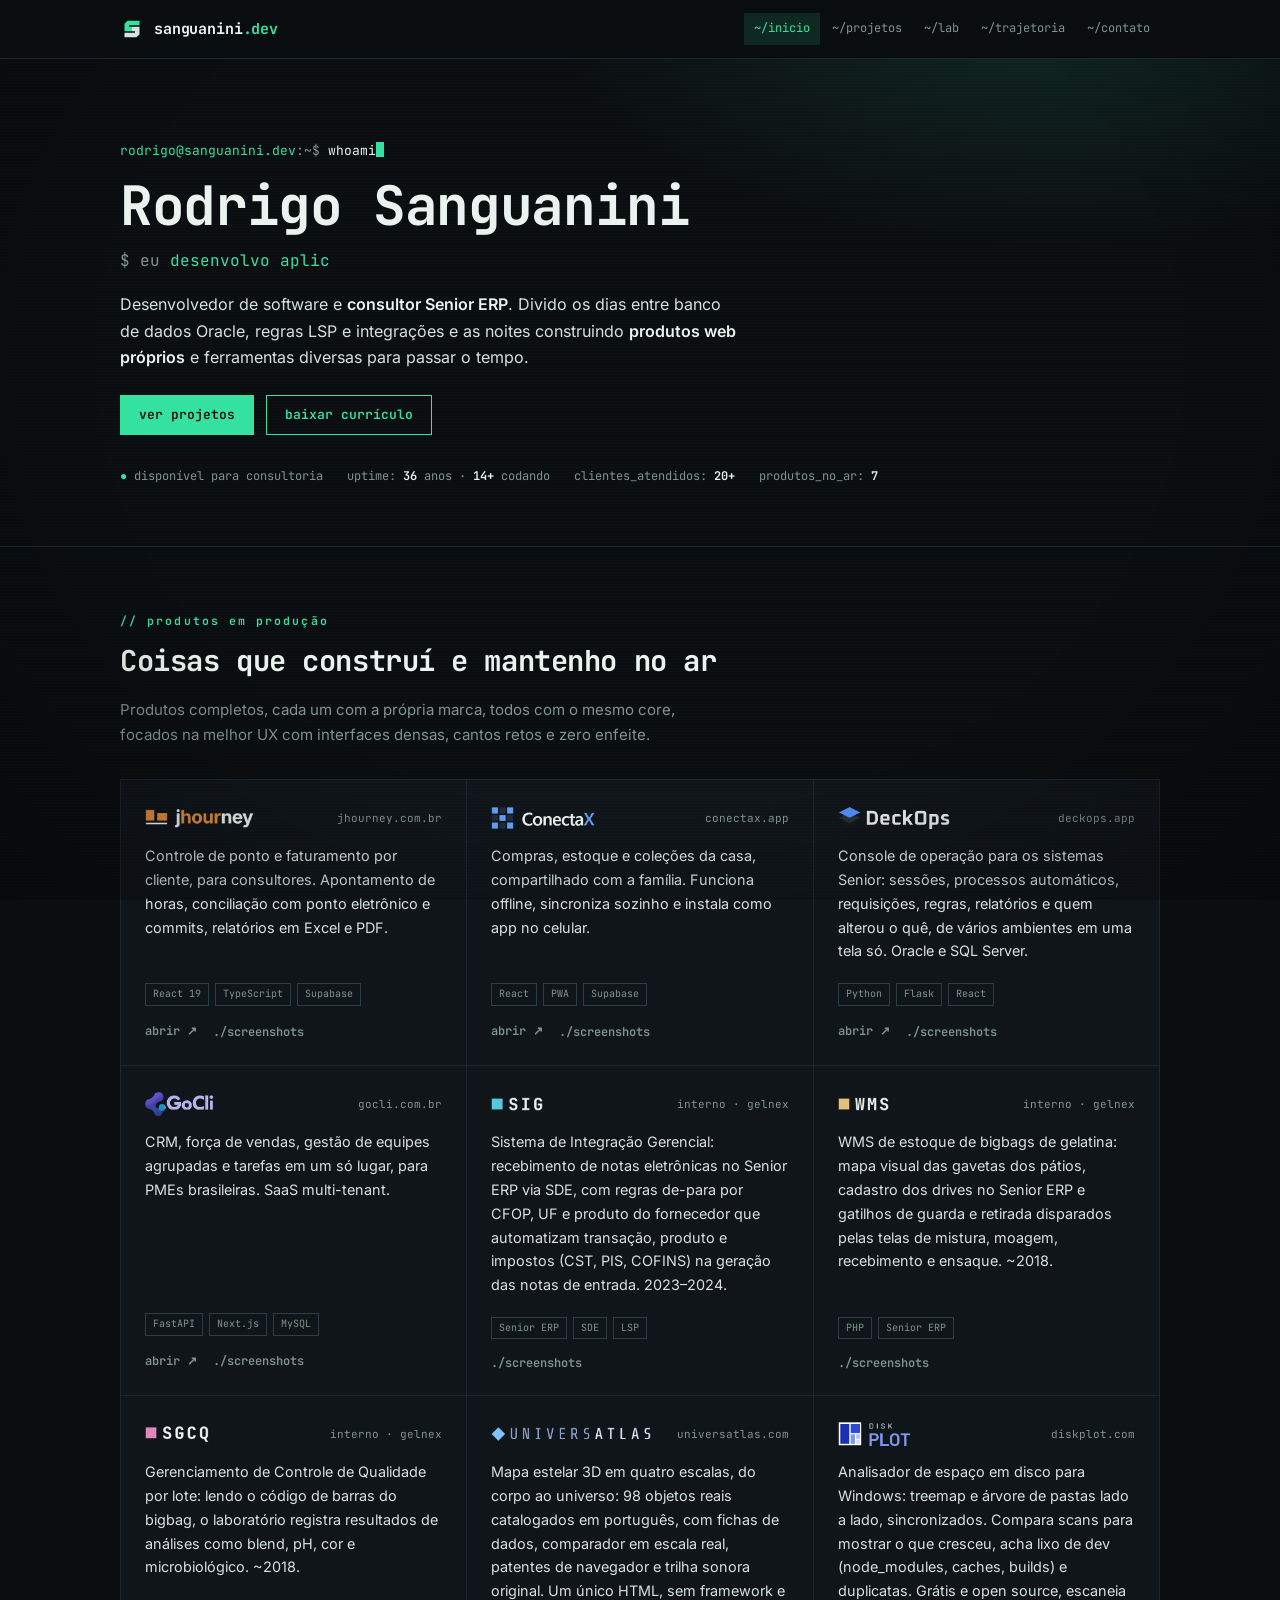
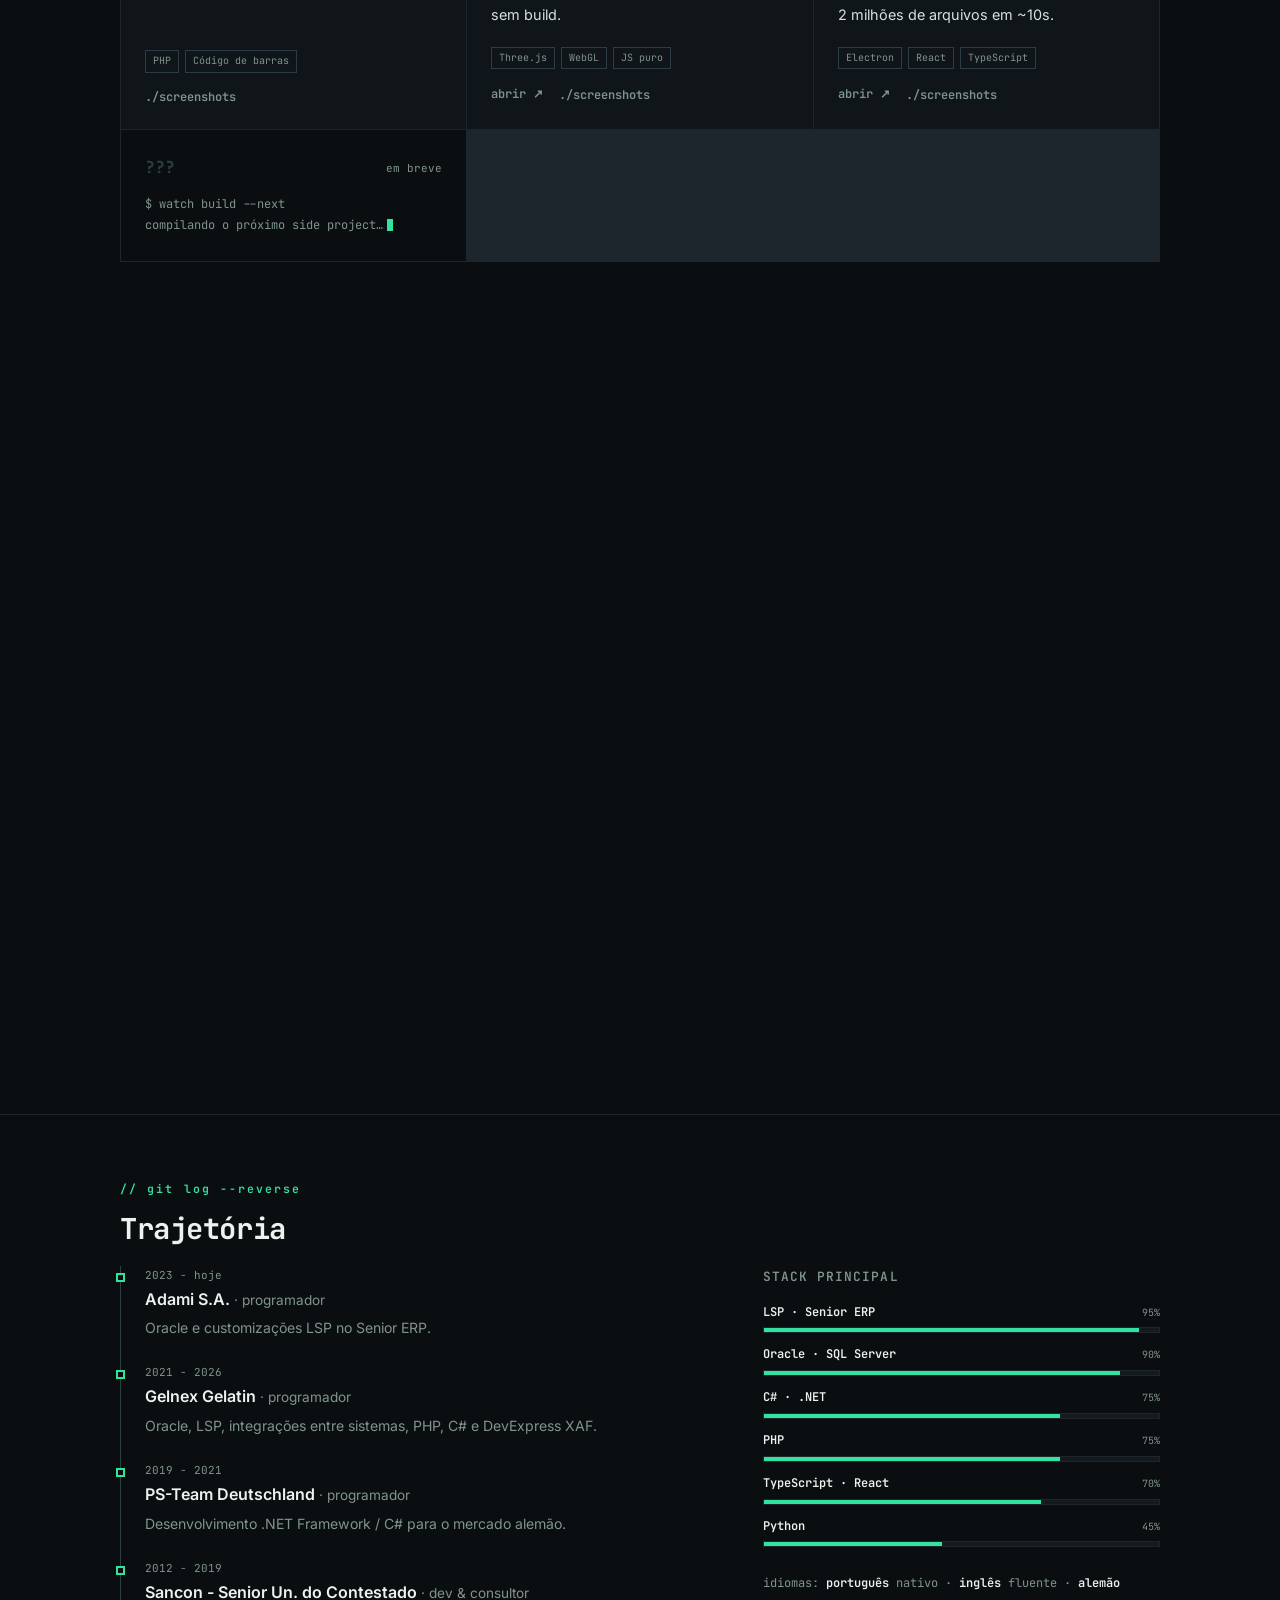
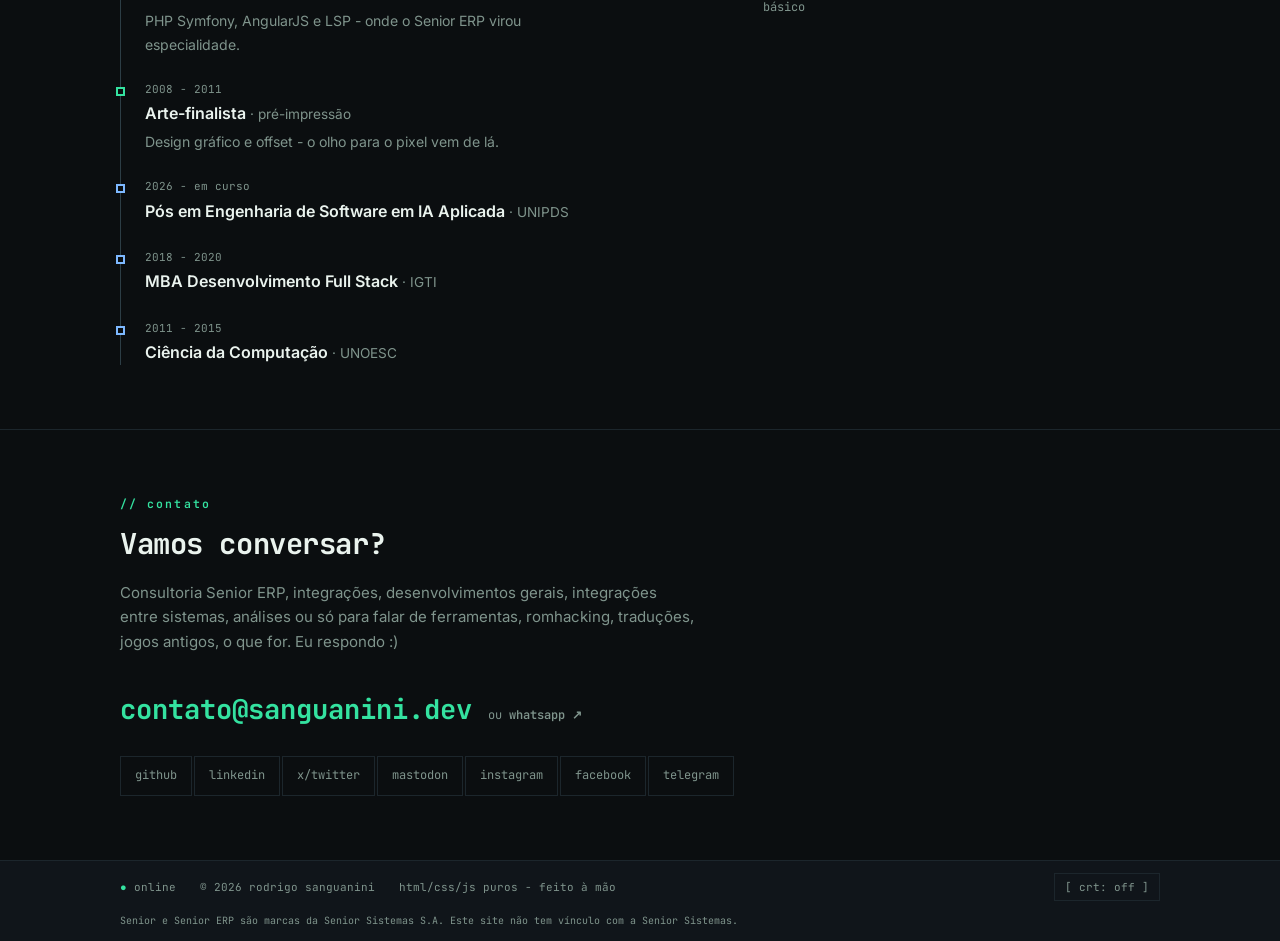
==== commit 01b91f0e: "site: card do DeckOps no lugar do antigo SeniorOps - Card reativado na mesma posição, com nome, logo" ====
--- a/index.html
+++ b/index.html
@@ -4,7 +4,7 @@
   <meta charset="UTF-8">
   <meta name="viewport" content="width=device-width, initial-scale=1">
   <title>Rodrigo Sanguanini - desenvolvedor de software &amp; consultor Senior ERP</title>
-  <meta name="description" content="Desenvolvedor de software e consultor Senior ERP em Santa Catarina. Construo produtos web (Jhourney, ConectaX, RomVault, GoCLI), integrações entre sistemas e ferramentas de romhacking.">
+  <meta name="description" content="Desenvolvedor de software e consultor Senior ERP em Santa Catarina. Construo produtos web (Jhourney, ConectaX, RomVault, DeckOps, GoCLI), integrações entre sistemas e ferramentas de romhacking.">
   <meta name="author" content="Rodrigo Sanguanini">
   <meta name="theme-color" content="#0b0e10">
 
@@ -145,21 +145,15 @@
               <button class="abrir shots" type="button" data-nome="conectax" data-shots="img/shots/conectax-1.png,img/shots/conectax-2.png,img/shots/conectax-3.png,img/shots/conectax-4.png">./screenshots</button>
             </div>
           </article>
-          <!-- Card do SeniorOps oculto até a troca de nome do produto. Ele volta nesta mesma
-               posição quando o produto for republicado com o nome novo. Antes de reativar,
-               trocar o logo (o atual está guardado em _guardado/seniorops.png) e o domínio
-               (seniorops.app) pelos novos. -->
-          <!--
-          <article class="produto" style="--marca: var(--c-seniorops)">
-            <div class="produto-topo"><h3><img src="img/logos/seniorops.png" alt="seniorops"></h3><span class="url">seniorops.app</span></div>
-            <p>Observabilidade e operação para o Senior ERP: sessões Oracle e SQL Server, regras LSP, processos automáticos e alertas. Pesquisa de código em artefatos e banco de dados.</p>
+          <article class="produto" style="--marca: var(--c-deckops)">
+            <div class="produto-topo"><h3><img src="img/logos/deckops.png" alt="deckops"></h3><span class="url">deckops.app</span></div>
+            <p>Console de operação para os sistemas Senior: sessões, processos automáticos, requisições, regras, relatórios e quem alterou o quê, de vários ambientes em uma tela só. Oracle e SQL Server.</p>
             <div class="stack"><span>Python</span><span>Flask</span><span>React</span></div>
             <div class="produto-acoes">
-              <a class="abrir" href="https://seniorops.app" target="_blank" rel="noopener">abrir ↗</a>
-              <button class="abrir shots" type="button" data-nome="seniorops" data-shots="img/shots/seniorops-1.png,img/shots/seniorops-2.png,img/shots/seniorops-3.png,img/shots/seniorops-4.png,img/shots/seniorops-5.png">./screenshots</button>
-            </div>
-          </article>
-          -->
+              <a class="abrir" href="https://deckops.app" target="_blank" rel="noopener">abrir ↗</a>
+              <button class="abrir shots" type="button" data-nome="deckops" data-shots="img/shots/deckops-1.png">./screenshots</button>
+            </div>
+          </article>
           <article class="produto" style="--marca: var(--c-gocli)">
             <div class="produto-topo"><h3><img src="img/logos/gocli.png" alt="gocli"></h3><span class="url">gocli.com.br</span></div>
             <p>CRM, força de vendas, gestão de equipes agrupadas e tarefas em um só lugar, para PMEs brasileiras. SaaS multi-tenant.</p>
--- a/css/site.css
+++ b/css/site.css
@@ -39,7 +39,7 @@
   --c-jhourney: #e08b3c;
   --c-conectax: #639ff7;
   --c-romvault: #34e2a0;
-  --c-seniorops: #2ec4a6;
+  --c-deckops: #4f8ef7;
   --c-gocli: #a78bfa;
   --c-sig: #56c8d8;
   --c-wms: #e5c07b;
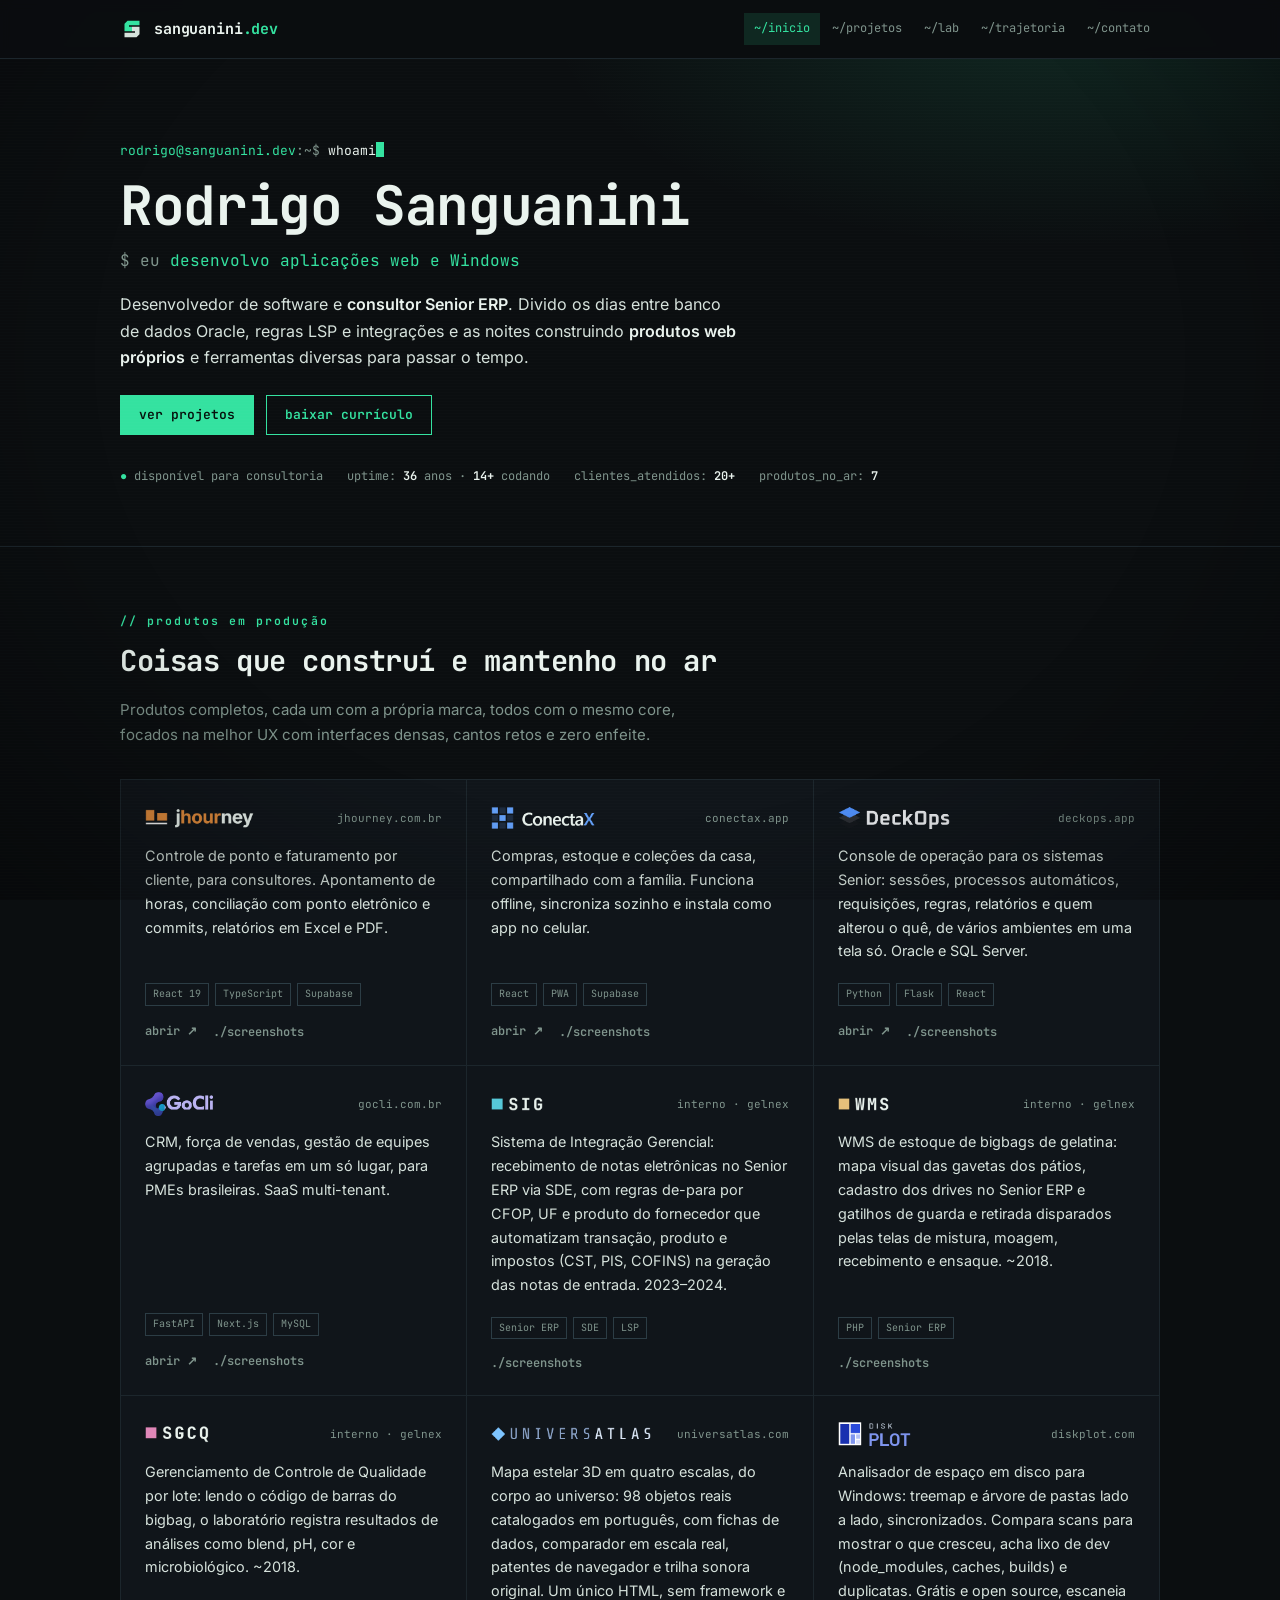
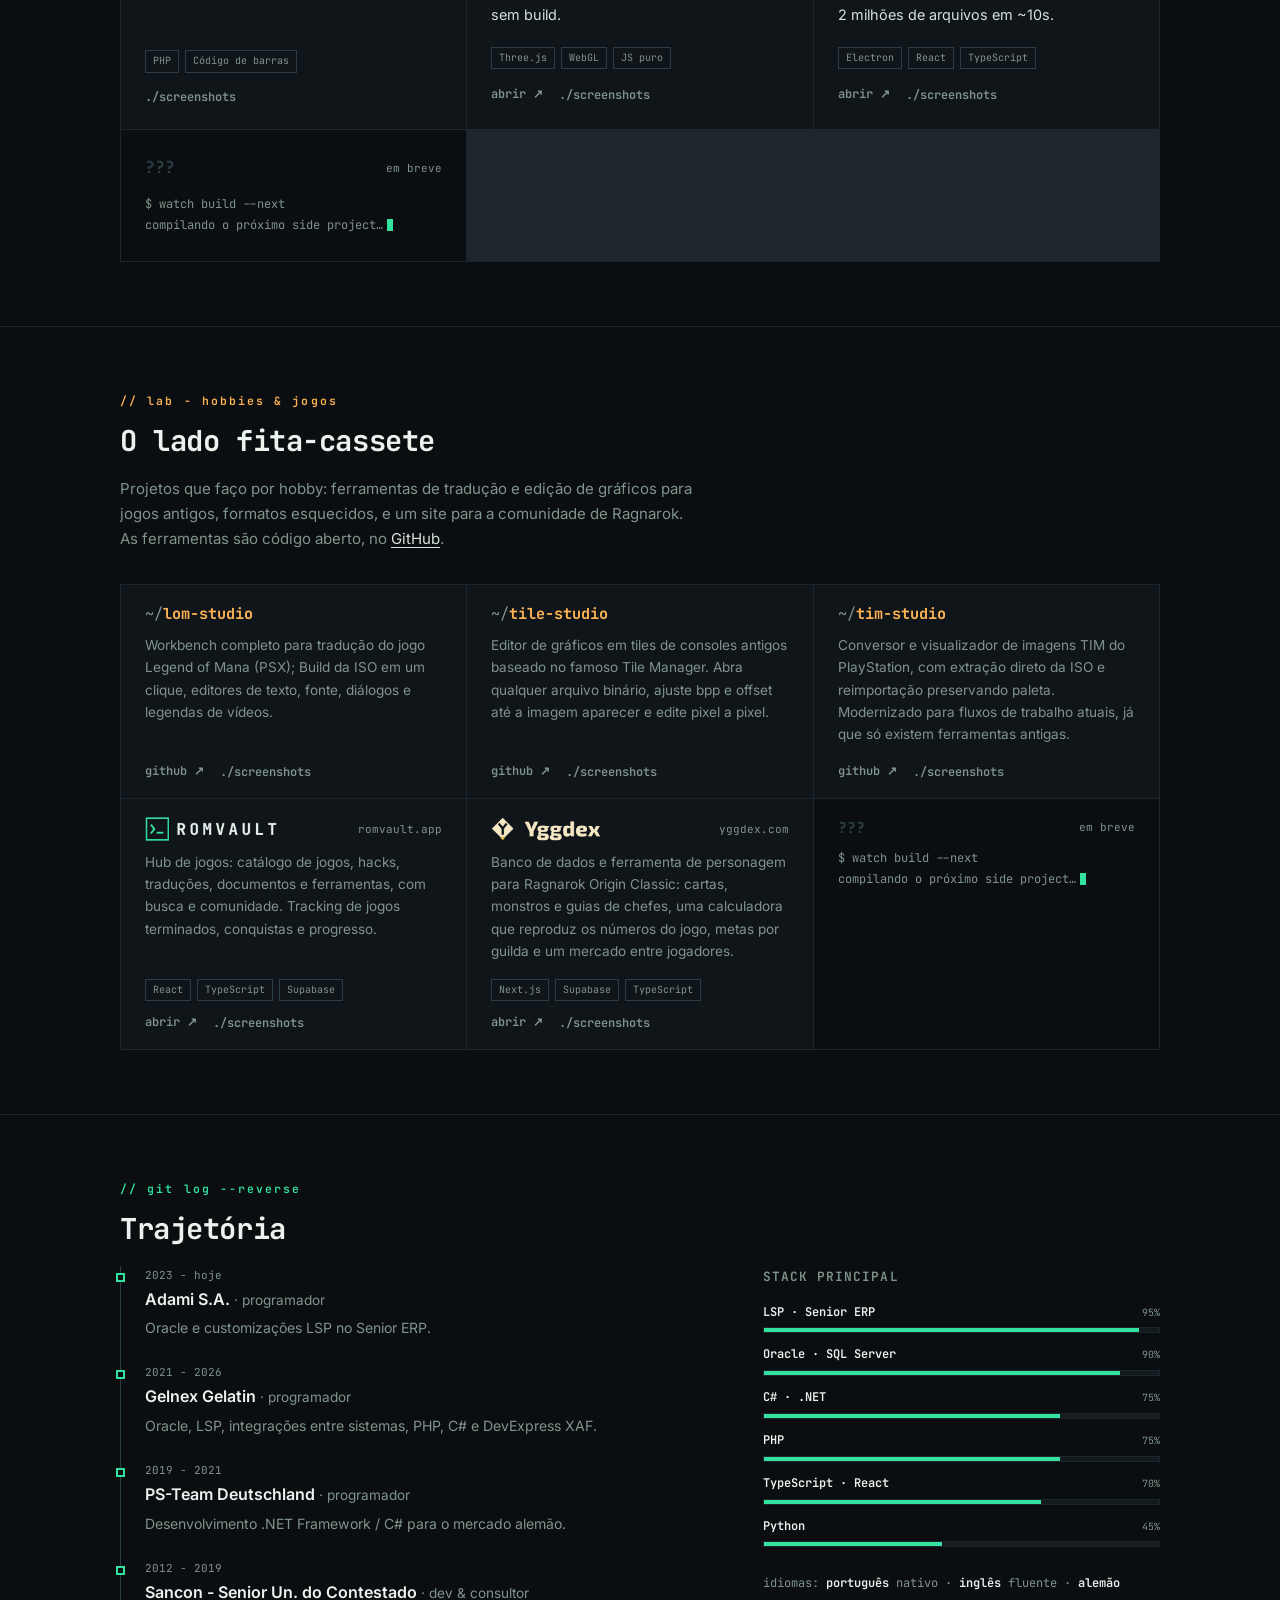
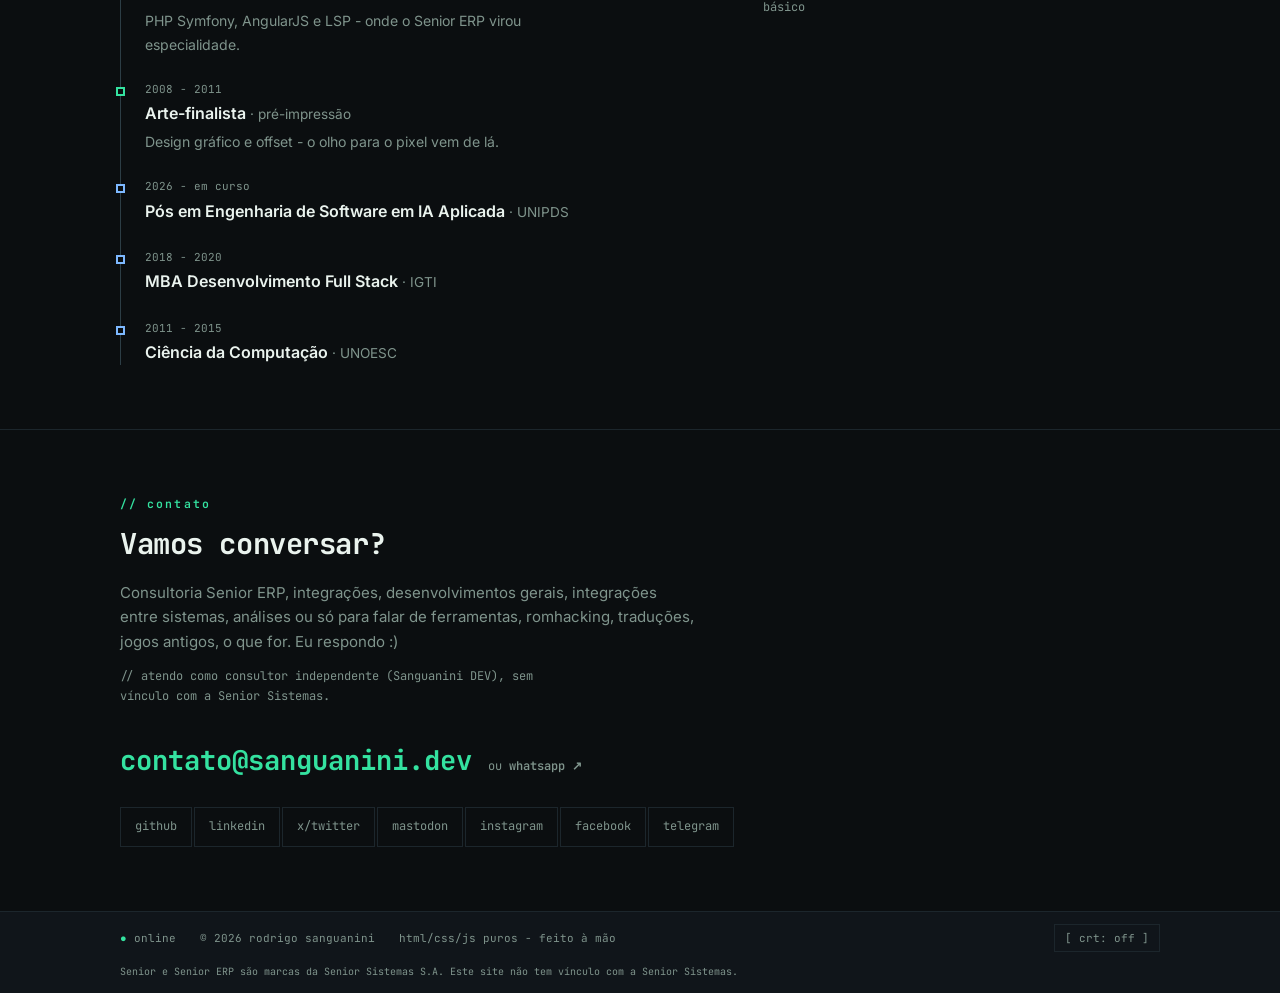
==== commit f2c0e40b: "site: nota de consultor independente, sem vínculo com a Senior Sistemas, no contato Co-Authored-By: " ====
--- a/index.html
+++ b/index.html
@@ -343,6 +343,7 @@
           Consultoria Senior ERP, integrações, desenvolvimentos gerais, integrações entre sistemas, análises ou só para
           falar de ferramentas, romhacking, traduções, jogos antigos, o que for. Eu respondo :)
         </p>
+        <p class="contato-nota">// atendo como consultor independente (Sanguanini DEV), sem vínculo com a Senior Sistemas.</p>
         <div class="contato-linha">
           <a class="email" href="mailto:contato@sanguanini.dev">contato@sanguanini.dev</a>
           <span class="contato-alt">ou <a href="https://wa.me/5549999275420" target="_blank" rel="noopener" aria-label="Conversar pelo WhatsApp">whatsapp ↗</a></span>
--- a/css/site.css
+++ b/css/site.css
@@ -415,6 +415,11 @@
   font-family: var(--mono); font-size: clamp(1.1rem, 3.4vw, 1.7rem); font-weight: 700;
   color: var(--accent); overflow-wrap: anywhere;
 }
+#contato .secao-intro { margin-bottom: var(--s3); }
+.contato-nota {
+  font-family: var(--mono); font-size: 12px; color: var(--muted);
+  margin: 0 0 var(--s6); max-width: 64ch;
+}
 .contato-linha {
   display: flex; flex-wrap: wrap; align-items: baseline; gap: var(--s2) var(--s4);
 }
